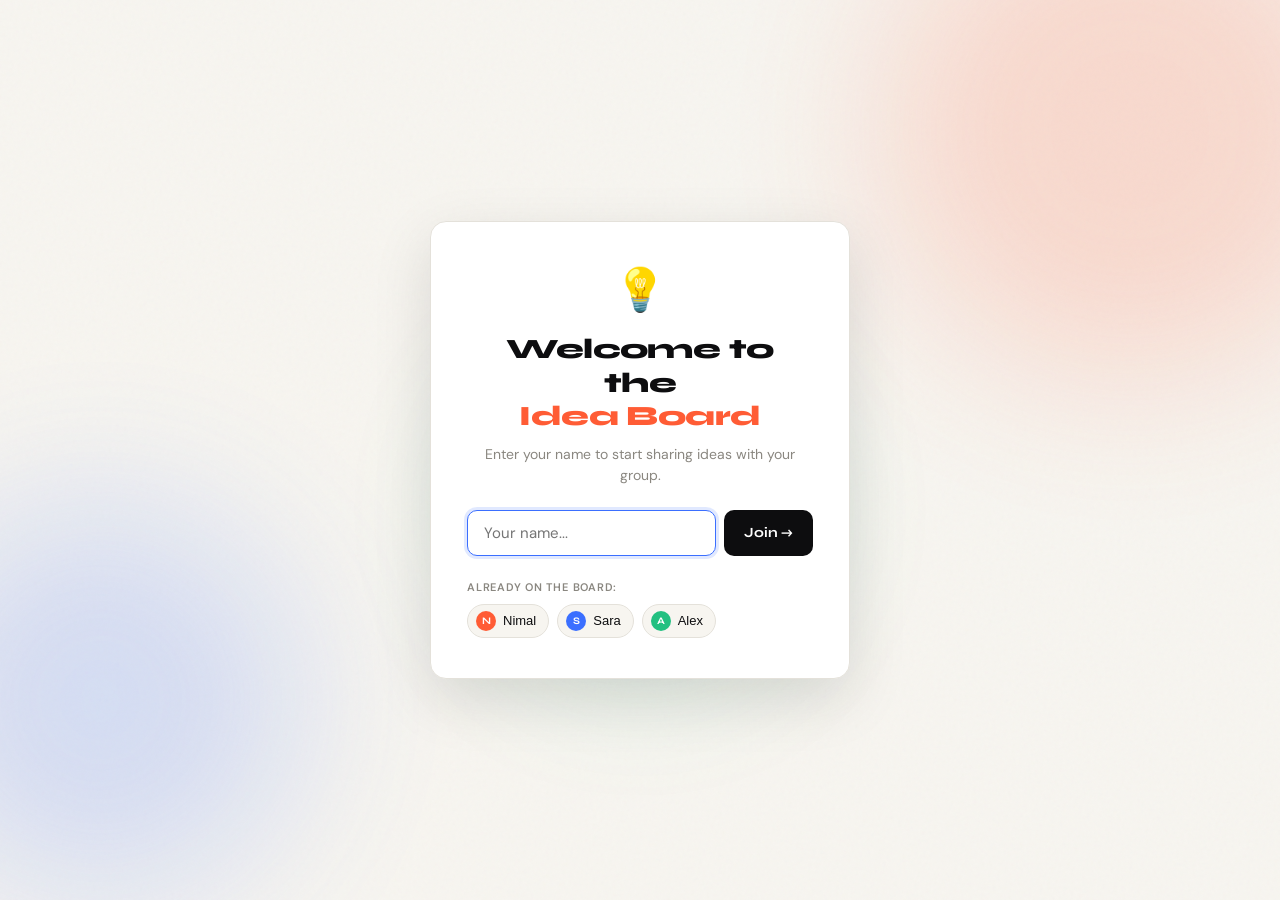
==== index.html @ 62795b9c "Codes by Piyumila" ====
<!DOCTYPE html>
<html lang="en">
<head>
    <meta charset="UTF-8">
    <meta name="viewport" content="width=device-width, initial-scale=1.0">
    <title>Group Idea Board</title>
    <link rel="stylesheet" href="style.css">
    <link href="https://fonts.googleapis.com/css2?family=Syne:wght@400;700;800&family=DM+Sans:ital,opsz,wght@0,9..40,300;0,9..40,400;0,9..40,500;1,9..40,300&display=swap" rel="stylesheet">
</head>
<body>

    <div class="noise-overlay"></div>
    <div class="bg-blobs">
        <div class="blob blob-1"></div>
        <div class="blob blob-2"></div>
        <div class="blob blob-3"></div>
    </div>

    <!-- ── Name Entry Screen ── -->
    <div id="name-screen" class="name-screen">
        <div class="name-card">
            <div class="name-card-icon">💡</div>
            <h2>Welcome to the<br><span>Idea Board</span></h2>
            <p class="name-card-sub">Enter your name to start sharing ideas with your group.</p>
            <div class="name-input-row">
                <input type="text" id="name-input" placeholder="Your name..." maxlength="30" autocomplete="off" autofocus>
                <button id="join-btn">Join →</button>
            </div>
            <div id="name-error" class="name-error hidden">Please enter a name to continue.</div>
            <div id="existing-members" class="existing-members hidden">
                <p class="members-label">Already on the board:</p>
                <div id="members-chips" class="members-chips"></div>
            </div>
        </div>
    </div>

    <!-- ── Main Board ── -->
    <div id="board-screen" class="board-screen hidden">
        <div class="idea-board">
            <div class="header">
                <div class="header-left">
                    <div class="live-pill"><span class="live-dot"></span>live</div>
                    <h1>Idea Board</h1>
                </div>
                <div class="header-right">
                    <div class="idea-count-display">
                        <span id="idea-count">0</span>
                        <span class="count-label">ideas</span>
                    </div>
                </div>
            </div>

            <div class="input-area">
                <div class="people-row">
                    <span class="people-label">Posting as</span>
                    <div class="active-user-chip" id="active-user-chip">
                        <span class="active-user-avatar" id="active-user-avatar">?</span>
                        <span class="active-user-name" id="active-user-name">You</span>
                    </div>
                    <div class="user-avatars" id="user-avatars"></div>
                    <button class="add-member-btn" id="add-member-btn" title="Add another person">+ Add member</button>
                </div>

                <div class="input-row">
                    <input type="text" id="idea-text" placeholder="What's your big idea?" maxlength="120" autocomplete="off">
                    <button id="add-btn" aria-label="Add idea">
                        <svg width="18" height="18" viewBox="0 0 18 18" fill="none"><line x1="9" y1="2" x2="9" y2="16" stroke="currentColor" stroke-width="2.5" stroke-linecap="round"/><line x1="2" y1="9" x2="16" y2="9" stroke="currentColor" stroke-width="2.5" stroke-linecap="round"/></svg>
                        Add Idea
                    </button>
                </div>

                <div class="input-footer">
                    <span id="char-count" class="char-count">0 / 120</span>
                    <div class="filter-tabs" id="filter-tabs">
                        <button class="filter-btn active" data-filter="all">All</button>
                    </div>
                </div>
            </div>

            <div class="sort-bar">
                <span class="sort-label">Sort:</span>
                <button class="sort-btn active" data-sort="newest">Newest</button>
                <button class="sort-btn" data-sort="oldest">Oldest</button>
                <button class="sort-btn" data-sort="top">Top Voted</button>
            </div>

            <ul id="idea-list"></ul>

            <div id="empty-state" class="empty-state hidden">
                <div class="empty-icon">💡</div>
                <p>No ideas here yet. Share the first one!</p>
            </div>
        </div>
    </div>

    <!-- Add Member Modal -->
    <div id="member-modal" class="modal-overlay hidden">
        <div class="modal">
            <h3>Add a member</h3>
            <p>Enter the name of someone joining the board.</p>
            <div class="modal-input-row">
                <input type="text" id="modal-name-input" placeholder="Their name..." maxlength="30" autocomplete="off">
                <button id="modal-add-btn">Add</button>
            </div>
            <div id="modal-error" class="name-error hidden">Please enter a name.</div>
            <button class="modal-close" id="modal-close">✕</button>
        </div>
    </div>

    <div id="toast" class="toast" role="status" aria-live="polite"></div>

    <script src="script.js"></script>
</body>
</html>
---- style.css ----
/* ── Reset & Base ── */
*, *::before, *::after { box-sizing: border-box; margin: 0; padding: 0; }

:root {
    --ink: #0d0d0f;
    --paper: #f7f5f0;
    --card: #ffffff;
    --accent: #ff5c35;
    --accent2: #3b6fff;
    --muted: #8a8780;
    --border: #e4e1da;
    --shadow: 0 2px 16px rgba(0,0,0,0.08);
    --shadow-hover: 0 8px 32px rgba(0,0,0,0.13);
    --radius: 16px;
    --font-head: 'Syne', sans-serif;
    --font-body: 'DM Sans', sans-serif;
}

body {
    background-color: var(--paper);
    font-family: var(--font-body);
    min-height: 100vh;
    display: flex;
    justify-content: center;
    align-items: flex-start;
    padding: 48px 20px 80px;
    color: var(--ink);
    position: relative;
    overflow-x: hidden;
}

/* ── Background blobs ── */
.bg-blobs { position: fixed; inset: 0; pointer-events: none; z-index: 0; overflow: hidden; }
.blob { position: absolute; border-radius: 50%; filter: blur(80px); opacity: 0.18; }
.blob-1 { width: 500px; height: 500px; background: var(--accent); top: -120px; right: -100px; animation: drift 18s ease-in-out infinite alternate; }
.blob-2 { width: 400px; height: 400px; background: var(--accent2); bottom: 0; left: -100px; animation: drift 22s ease-in-out infinite alternate-reverse; }
.blob-3 { width: 300px; height: 300px; background: #22c080; top: 40%; left: 50%; transform: translateX(-50%); animation: drift 15s ease-in-out infinite alternate; }
@keyframes drift { from { transform: translateY(0) scale(1); } to { transform: translateY(40px) scale(1.08); } }

.noise-overlay {
    position: fixed; inset: 0; z-index: 1; pointer-events: none; opacity: 0.03;
    background-image: url("data:image/svg+xml,%3Csvg viewBox='0 0 256 256' xmlns='http://www.w3.org/2000/svg'%3E%3Cfilter id='noise'%3E%3CfeTurbulence type='fractalNoise' baseFrequency='0.9' numOctaves='4' stitchTiles='stitch'/%3E%3C/filter%3E%3Crect width='100%25' height='100%25' filter='url(%23noise)'/%3E%3C/svg%3E");
}

/* ── Name Entry Screen ── */
.name-screen {
    position: fixed; inset: 0; z-index: 50;
    display: flex; align-items: center; justify-content: center;
    padding: 24px;
    animation: fade-in 0.4s ease both;
}

@keyframes fade-in { from { opacity: 0; } to { opacity: 1; } }

.name-card {
    background: var(--card);
    border-radius: var(--radius);
    border: 1.5px solid var(--border);
    box-shadow: 0 20px 60px rgba(0,0,0,0.12);
    padding: 40px 36px;
    width: 100%;
    max-width: 420px;
    text-align: center;
    animation: card-in 0.5s cubic-bezier(0.22, 1, 0.36, 1) both;
}

@keyframes card-in { from { opacity: 0; transform: translateY(30px) scale(0.96); } to { opacity: 1; transform: none; } }

.name-card-icon { font-size: 42px; margin-bottom: 16px; display: block; }

.name-card h2 {
    font-family: var(--font-head);
    font-size: 28px;
    font-weight: 800;
    line-height: 1.2;
    letter-spacing: -0.02em;
    margin-bottom: 10px;
}

.name-card h2 span { color: var(--accent); }

.name-card-sub {
    font-size: 14px;
    color: var(--muted);
    margin-bottom: 24px;
    line-height: 1.5;
}

.name-input-row {
    display: flex;
    gap: 8px;
    margin-bottom: 8px;
}

.name-input-row input, #modal-name-input {
    flex: 1;
    padding: 12px 16px;
    border: 1.5px solid var(--border);
    border-radius: 10px;
    font-family: var(--font-body);
    font-size: 15px;
    color: var(--ink);
    background: var(--paper);
    outline: none;
    transition: border-color 0.18s, box-shadow 0.18s;
}

.name-input-row input:focus, #modal-name-input:focus {
    border-color: var(--accent2);
    box-shadow: 0 0 0 3px color-mix(in srgb, var(--accent2) 15%, transparent);
    background: #fff;
}

#join-btn, #modal-add-btn {
    padding: 12px 20px;
    background: var(--ink);
    color: #fff;
    border: none;
    border-radius: 10px;
    font-family: var(--font-head);
    font-size: 14px;
    font-weight: 700;
    cursor: pointer;
    white-space: nowrap;
    transition: all 0.18s ease;
}

#join-btn:hover, #modal-add-btn:hover {
    background: var(--accent);
    transform: translateY(-1px);
    box-shadow: 0 6px 18px rgba(255,92,53,0.35);
}

.name-error {
    font-size: 12px;
    color: var(--accent);
    margin-top: 6px;
    font-weight: 500;
}

.existing-members { margin-top: 24px; text-align: left; }

.members-label {
    font-size: 11px;
    text-transform: uppercase;
    letter-spacing: 0.07em;
    color: var(--muted);
    font-weight: 600;
    margin-bottom: 10px;
}

.members-chips { display: flex; flex-wrap: wrap; gap: 8px; }

.member-chip {
    display: flex; align-items: center; gap: 7px;
    padding: 6px 12px 6px 8px;
    border-radius: 100px;
    background: var(--paper);
    border: 1.5px solid var(--border);
    font-size: 13px;
    font-weight: 500;
    color: var(--ink);
    cursor: pointer;
    transition: all 0.15s ease;
}

.member-chip:hover { border-color: var(--chip-color); transform: translateY(-1px); }

.member-chip .chip-dot {
    width: 20px; height: 20px;
    border-radius: 50%;
    background: var(--chip-color);
    display: flex; align-items: center; justify-content: center;
    font-size: 10px;
    font-weight: 700;
    font-family: var(--font-head);
    color: #fff;
    flex-shrink: 0;
}

/* ── Board Screen ── */
.board-screen {
    position: relative; z-index: 2;
    width: 100%; max-width: 660px;
    animation: board-in 0.5s cubic-bezier(0.22, 1, 0.36, 1) both;
}

@keyframes board-in { from { opacity: 0; transform: translateY(24px); } to { opacity: 1; transform: translateY(0); } }

.idea-board {
    background: var(--card);
    border-radius: var(--radius);
    box-shadow: var(--shadow);
    border: 1px solid var(--border);
    overflow: hidden;
}

/* ── Header ── */
.header {
    background: var(--ink);
    color: #fff;
    padding: 20px 24px;
    display: flex; align-items: center; justify-content: space-between;
}

.header-left { display: flex; align-items: center; gap: 14px; }

.live-pill {
    display: flex; align-items: center; gap: 6px;
    background: rgba(255,255,255,0.1);
    border: 1px solid rgba(255,255,255,0.15);
    border-radius: 100px;
    padding: 4px 10px;
    font-size: 11px; font-weight: 500;
    letter-spacing: 0.05em; text-transform: uppercase;
    color: rgba(255,255,255,0.7);
}

.live-dot {
    width: 6px; height: 6px;
    background: #44e87a; border-radius: 50%;
    animation: pulse-dot 2s ease-in-out infinite;
}

@keyframes pulse-dot {
    0%, 100% { box-shadow: 0 0 0 0 #44e87a55; }
    50%       { box-shadow: 0 0 0 6px #44e87a00; }
}

.header h1 {
    font-family: var(--font-head);
    font-size: 26px; font-weight: 800; letter-spacing: -0.02em;
}

.idea-count-display { text-align: right; line-height: 1; }

#idea-count {
    display: block;
    font-family: var(--font-head);
    font-size: 32px; font-weight: 800;
    transition: transform 0.2s ease;
}

#idea-count.bump { animation: bump 0.3s cubic-bezier(0.34, 1.56, 0.64, 1); }
@keyframes bump { 0% { transform: scale(1); } 50% { transform: scale(1.3); } 100% { transform: scale(1); } }

.count-label { font-size: 11px; text-transform: uppercase; letter-spacing: 0.08em; color: rgba(255,255,255,0.5); }

/* ── Input Area ── */
.input-area {
    padding: 20px 24px 16px;
    border-bottom: 1px solid var(--border);
    display: flex; flex-direction: column; gap: 14px;
}

.people-row { display: flex; align-items: center; gap: 10px; flex-wrap: wrap; }

.people-label { font-size: 12px; color: var(--muted); font-weight: 400; white-space: nowrap; }

/* Active user chip */
.active-user-chip {
    display: flex; align-items: center; gap: 7px;
    padding: 5px 12px 5px 5px;
    border-radius: 100px;
    border: 1.5px solid var(--active-color, var(--border));
    background: color-mix(in srgb, var(--active-color, #ccc) 10%, transparent);
    transition: all 0.2s ease;
}

.active-user-avatar {
    width: 26px; height: 26px;
    border-radius: 50%;
    background: var(--active-color, #ccc);
    display: flex; align-items: center; justify-content: center;
    font-family: var(--font-head);
    font-size: 11px; font-weight: 700;
    color: #fff;
}

.active-user-name {
    font-family: var(--font-head);
    font-size: 13px; font-weight: 700;
    color: var(--ink);
}

/* Member avatar pills */
.user-avatars { display: flex; gap: 5px; flex-wrap: wrap; }

.avatar-btn {
    width: 32px; height: 32px;
    border-radius: 50%;
    border: 2px solid transparent;
    font-family: var(--font-head);
    font-size: 12px; font-weight: 700;
    cursor: pointer;
    background: var(--border);
    color: var(--muted);
    transition: all 0.18s ease;
    title: attr(data-name);
}

.avatar-btn:hover {
    border-color: var(--user-color);
    color: var(--user-color);
    transform: translateY(-2px);
}

.avatar-btn.active {
    background: var(--user-color);
    border-color: var(--user-color);
    color: #fff;
    box-shadow: 0 4px 12px color-mix(in srgb, var(--user-color) 40%, transparent);
}

.add-member-btn {
    padding: 5px 12px;
    border-radius: 100px;
    border: 1.5px dashed var(--border);
    background: transparent;
    font-family: var(--font-body);
    font-size: 12px; font-weight: 500;
    color: var(--muted);
    cursor: pointer;
    transition: all 0.15s ease;
    white-space: nowrap;
}

.add-member-btn:hover {
    border-color: var(--accent2);
    color: var(--accent2);
    border-style: solid;
}

.input-row { display: flex; gap: 10px; }

#idea-text {
    flex: 1; padding: 12px 16px;
    border: 1.5px solid var(--border);
    border-radius: 10px;
    font-family: var(--font-body);
    font-size: 15px; color: var(--ink);
    background: var(--paper);
    transition: border-color 0.18s, box-shadow 0.18s;
    outline: none;
}

#idea-text:focus {
    border-color: var(--accent2);
    box-shadow: 0 0 0 3px color-mix(in srgb, var(--accent2) 15%, transparent);
    background: #fff;
}

#add-btn {
    display: flex; align-items: center; gap: 7px;
    background: var(--ink); color: #fff;
    border: none; padding: 12px 20px;
    border-radius: 10px;
    font-family: var(--font-head);
    font-size: 14px; font-weight: 700;
    cursor: pointer; white-space: nowrap;
    transition: all 0.18s ease; letter-spacing: 0.01em;
}

#add-btn:hover {
    background: var(--accent);
    transform: translateY(-1px);
    box-shadow: 0 6px 18px rgba(255,92,53,0.35);
}

#add-btn:active { transform: translateY(0); }

.input-footer { display: flex; align-items: center; justify-content: space-between; }

.char-count { font-size: 11px; color: var(--muted); transition: color 0.2s; }
.char-count.warn { color: var(--accent); }

.filter-tabs { display: flex; gap: 4px; flex-wrap: wrap; }

.filter-btn {
    padding: 4px 12px;
    border-radius: 100px;
    border: 1.5px solid var(--border);
    background: transparent;
    font-family: var(--font-body);
    font-size: 12px; font-weight: 500;
    color: var(--muted);
    cursor: pointer;
    transition: all 0.15s ease;
}

.filter-btn:hover { border-color: var(--ink); color: var(--ink); }
.filter-btn.active { background: var(--ink); border-color: var(--ink); color: #fff; }

/* ── Sort bar ── */
.sort-bar {
    display: flex; align-items: center; gap: 6px;
    padding: 10px 24px;
    border-bottom: 1px solid var(--border);
    background: var(--paper);
}

.sort-label { font-size: 11px; text-transform: uppercase; letter-spacing: 0.07em; color: var(--muted); font-weight: 500; margin-right: 2px; }

.sort-btn {
    padding: 4px 12px; border-radius: 100px;
    border: 1.5px solid transparent;
    background: transparent;
    font-family: var(--font-body);
    font-size: 12px; font-weight: 500;
    color: var(--muted); cursor: pointer;
    transition: all 0.15s ease;
}

.sort-btn:hover { color: var(--ink); }
.sort-btn.active { border-color: var(--ink); color: var(--ink); background: #fff; }

/* ── Idea List ── */
#idea-list { list-style: none; padding: 16px 24px 24px; margin: 0; display: flex; flex-direction: column; gap: 10px; min-height: 80px; }

/* ── Idea Item ── */
.idea-item {
    background: var(--paper);
    border: 1.5px solid var(--border);
    border-radius: 12px;
    padding: 14px 16px;
    display: flex; align-items: flex-start; gap: 12px;
    transition: all 0.2s ease;
    animation: item-in 0.35s cubic-bezier(0.22, 1, 0.36, 1) both;
    position: relative; overflow: hidden;
}

.idea-item::before {
    content: '';
    position: absolute; left: 0; top: 0; bottom: 0; width: 3px;
    background: var(--item-color, var(--border));
    border-radius: 0 2px 2px 0;
}

@keyframes item-in { from { opacity: 0; transform: translateY(12px) scale(0.97); } to { opacity: 1; transform: none; } }

.idea-item:hover {
    border-color: color-mix(in srgb, var(--item-color, #000) 30%, var(--border));
    box-shadow: var(--shadow-hover);
    transform: translateY(-1px);
}

.idea-item.removing { animation: item-out 0.3s ease forwards; }
@keyframes item-out { to { opacity: 0; transform: scale(0.95) translateX(20px); max-height: 0; padding: 0; margin: 0; } }

.item-avatar {
    width: 32px; height: 32px; border-radius: 50%;
    display: flex; align-items: center; justify-content: center;
    font-family: var(--font-head); font-size: 12px; font-weight: 700;
    color: #fff; flex-shrink: 0; margin-top: 1px;
}

.item-body { flex: 1; min-width: 0; }
.item-text { font-size: 15px; font-weight: 400; color: var(--ink); line-height: 1.45; word-break: break-word; }

.item-meta { display: flex; align-items: center; gap: 8px; margin-top: 6px; }
.item-author { font-size: 12px; font-weight: 600; font-family: var(--font-head); }
.item-time { font-size: 11px; color: var(--muted); font-weight: 300; }

.item-actions { display: flex; flex-direction: column; align-items: center; gap: 2px; flex-shrink: 0; }

.vote-btn {
    display: flex; align-items: center; justify-content: center;
    width: 30px; height: 30px;
    border: 1.5px solid var(--border);
    border-radius: 8px; background: #fff;
    cursor: pointer; font-size: 14px;
    transition: all 0.15s ease; line-height: 1;
}

.vote-btn:hover {
    border-color: var(--item-color, var(--accent));
    background: color-mix(in srgb, var(--item-color, var(--accent)) 8%, transparent);
    transform: scale(1.1);
}

.vote-btn.voted { background: var(--item-color, var(--accent)); border-color: var(--item-color, var(--accent)); }

.vote-count { font-family: var(--font-head); font-size: 13px; font-weight: 700; color: var(--ink); min-width: 20px; text-align: center; }

.delete-btn {
    width: 24px; height: 24px; border: none; background: transparent;
    cursor: pointer; font-size: 14px; color: var(--muted);
    border-radius: 6px; display: flex; align-items: center; justify-content: center;
    transition: all 0.15s ease; opacity: 0;
}

.idea-item:hover .delete-btn { opacity: 1; }
.delete-btn:hover { background: #fee; color: #e44; }

/* ── Empty state ── */
.empty-state { text-align: center; padding: 40px 24px; color: var(--muted); }
.empty-icon { font-size: 36px; margin-bottom: 10px; }
.empty-state p { font-size: 14px; }
.hidden { display: none !important; }

/* ── Modal ── */
.modal-overlay {
    position: fixed; inset: 0; z-index: 100;
    background: rgba(0,0,0,0.35);
    display: flex; align-items: center; justify-content: center;
    padding: 24px;
    backdrop-filter: blur(4px);
    animation: fade-in 0.2s ease;
}

.modal {
    background: var(--card);
    border-radius: var(--radius);
    border: 1.5px solid var(--border);
    box-shadow: 0 20px 60px rgba(0,0,0,0.18);
    padding: 32px 28px 28px;
    width: 100%; max-width: 380px;
    position: relative;
    animation: card-in 0.3s cubic-bezier(0.22, 1, 0.36, 1) both;
}

.modal h3 { font-family: var(--font-head); font-size: 20px; font-weight: 800; margin-bottom: 6px; }
.modal p  { font-size: 13px; color: var(--muted); margin-bottom: 18px; }

.modal-input-row { display: flex; gap: 8px; }

.modal-close {
    position: absolute; top: 16px; right: 16px;
    width: 28px; height: 28px; border-radius: 50%;
    border: none; background: var(--border);
    color: var(--muted); font-size: 12px;
    cursor: pointer; display: flex; align-items: center; justify-content: center;
    transition: all 0.15s ease;
}

.modal-close:hover { background: #fee; color: #e44; }

/* ── Toast ── */
.toast {
    position: fixed; bottom: 32px; left: 50%;
    transform: translateX(-50%) translateY(20px);
    background: var(--ink); color: #fff;
    padding: 10px 22px; border-radius: 100px;
    font-family: var(--font-body); font-size: 13px; font-weight: 500;
    pointer-events: none; opacity: 0;
    transition: all 0.3s cubic-bezier(0.22, 1, 0.36, 1);
    z-index: 200; white-space: nowrap;
}

.toast.show { opacity: 1; transform: translateX(-50%) translateY(0); }

/* ── Responsive ── */
@media (max-width: 520px) {
    body { padding: 20px 12px 60px; }
    .header h1 { font-size: 20px; }
    .input-area { padding: 16px; }
    #idea-list { padding: 12px 16px 20px; }
    .sort-bar { padding: 10px 16px; }
    .name-card { padding: 28px 20px; }
}
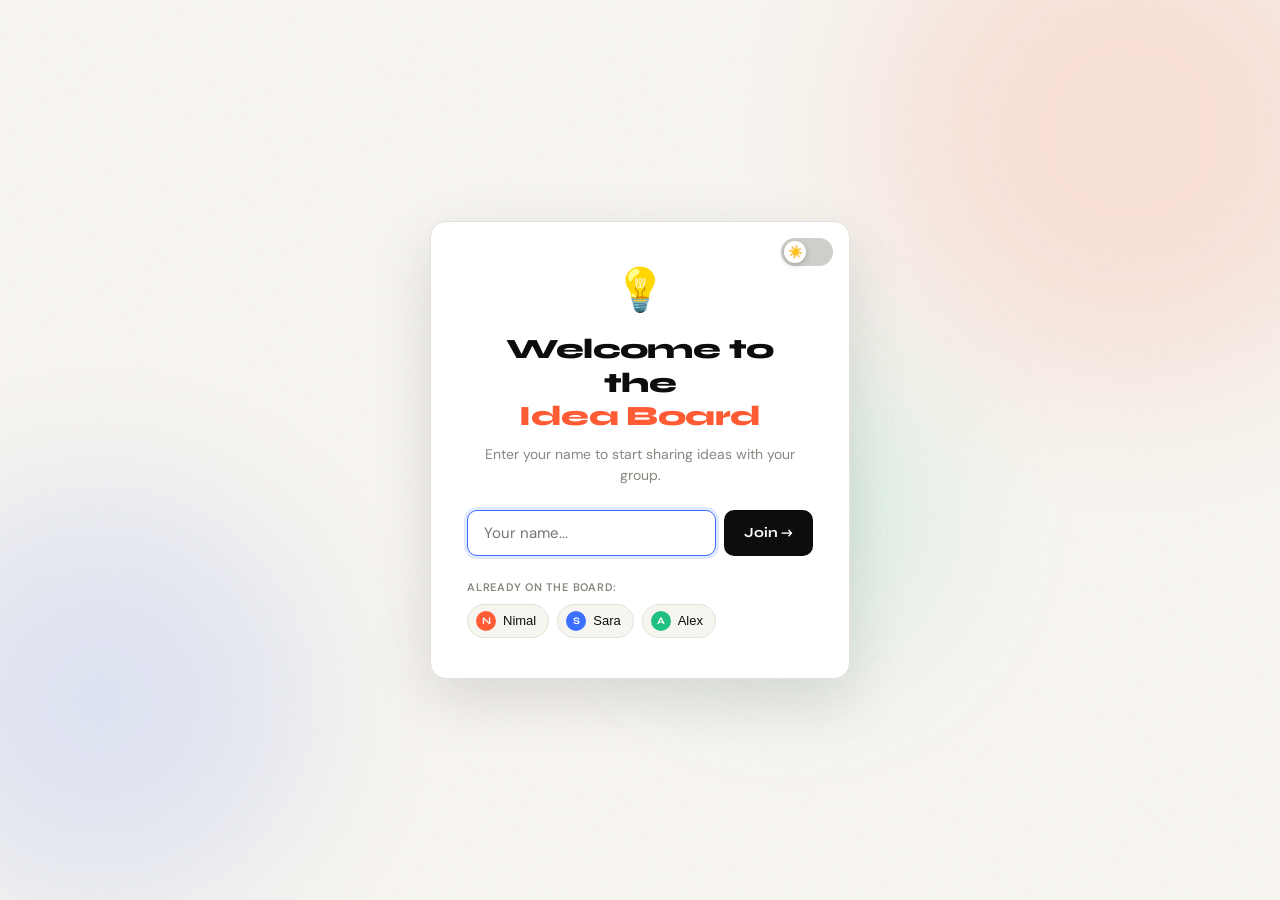
==== commit 624ee391: "added the dark mode function" ====
--- a/index.html
+++ b/index.html
@@ -1,5 +1,5 @@
 <!DOCTYPE html>
-<html lang="en">
+<html lang="en" data-theme="light">
 <head>
     <meta charset="UTF-8">
     <meta name="viewport" content="width=device-width, initial-scale=1.0">
@@ -19,6 +19,16 @@
     <!-- ── Name Entry Screen ── -->
     <div id="name-screen" class="name-screen">
         <div class="name-card">
+            <!-- Dark mode toggle on name screen -->
+            <button class="theme-toggle" id="theme-toggle-name" aria-label="Toggle dark mode">
+                <span class="toggle-track">
+                    <span class="toggle-thumb">
+                        <span class="toggle-icon sun">☀️</span>
+                        <span class="toggle-icon moon">🌙</span>
+                    </span>
+                </span>
+            </button>
+
             <div class="name-card-icon">💡</div>
             <h2>Welcome to the<br><span>Idea Board</span></h2>
             <p class="name-card-sub">Enter your name to start sharing ideas with your group.</p>
@@ -43,6 +53,15 @@
                     <h1>Idea Board</h1>
                 </div>
                 <div class="header-right">
+                    <!-- Dark mode toggle in header -->
+                    <button class="theme-toggle" id="theme-toggle-board" aria-label="Toggle dark mode">
+                        <span class="toggle-track">
+                            <span class="toggle-thumb">
+                                <span class="toggle-icon sun">☀️</span>
+                                <span class="toggle-icon moon">🌙</span>
+                            </span>
+                        </span>
+                    </button>
                     <div class="idea-count-display">
                         <span id="idea-count">0</span>
                         <span class="count-label">ideas</span>
--- a/style.css
+++ b/style.css
@@ -1,10 +1,12 @@
 /* ── Reset & Base ── */
 *, *::before, *::after { box-sizing: border-box; margin: 0; padding: 0; }
 
+/* ── Light theme (default) ── */
 :root {
     --ink: #0d0d0f;
     --paper: #f7f5f0;
     --card: #ffffff;
+    --card2: #f7f5f0;
     --accent: #ff5c35;
     --accent2: #3b6fff;
     --muted: #8a8780;
@@ -14,6 +16,37 @@
     --radius: 16px;
     --font-head: 'Syne', sans-serif;
     --font-body: 'DM Sans', sans-serif;
+
+    /* toggle */
+    --toggle-bg: #d0cec9;
+    --toggle-thumb-bg: #ffffff;
+    --toggle-thumb-shadow: 0 2px 6px rgba(0,0,0,0.2);
+}
+
+/* ── Dark theme ── */
+[data-theme="dark"] {
+    --ink: #f0ede8;
+    --paper: #151518;
+    --card: #1e1e23;
+    --card2: #151518;
+    --accent: #ff6b47;
+    --accent2: #5b87ff;
+    --muted: #6b6b74;
+    --border: #2e2e36;
+    --shadow: 0 2px 16px rgba(0,0,0,0.35);
+    --shadow-hover: 0 8px 32px rgba(0,0,0,0.5);
+
+    --toggle-bg: #3b6fff;
+    --toggle-thumb-bg: #1e1e23;
+    --toggle-thumb-shadow: 0 2px 6px rgba(0,0,0,0.5);
+}
+
+/* ── Theme transition ── */
+body, .idea-board, .name-card, .modal, .header,
+.input-area, .sort-bar, #idea-list, .idea-item,
+.vote-btn, .filter-btn, .sort-btn, input, .active-user-chip,
+.add-member-btn, .member-chip, .toast {
+    transition: background-color 0.3s ease, border-color 0.3s ease, color 0.3s ease, box-shadow 0.3s ease;
 }
 
 body {
@@ -31,15 +64,91 @@
 
 /* ── Background blobs ── */
 .bg-blobs { position: fixed; inset: 0; pointer-events: none; z-index: 0; overflow: hidden; }
-.blob { position: absolute; border-radius: 50%; filter: blur(80px); opacity: 0.18; }
+.blob { position: absolute; border-radius: 50%; filter: blur(80px); opacity: 0.13; transition: opacity 0.3s; }
+[data-theme="dark"] .blob { opacity: 0.08; }
 .blob-1 { width: 500px; height: 500px; background: var(--accent); top: -120px; right: -100px; animation: drift 18s ease-in-out infinite alternate; }
 .blob-2 { width: 400px; height: 400px; background: var(--accent2); bottom: 0; left: -100px; animation: drift 22s ease-in-out infinite alternate-reverse; }
-.blob-3 { width: 300px; height: 300px; background: #22c080; top: 40%; left: 50%; transform: translateX(-50%); animation: drift 15s ease-in-out infinite alternate; }
+.blob-3 { width: 300px; height: 300px; background: #22c080; top: 40%; left: 50%; animation: drift 15s ease-in-out infinite alternate; }
 @keyframes drift { from { transform: translateY(0) scale(1); } to { transform: translateY(40px) scale(1.08); } }
 
 .noise-overlay {
     position: fixed; inset: 0; z-index: 1; pointer-events: none; opacity: 0.03;
     background-image: url("data:image/svg+xml,%3Csvg viewBox='0 0 256 256' xmlns='http://www.w3.org/2000/svg'%3E%3Cfilter id='noise'%3E%3CfeTurbulence type='fractalNoise' baseFrequency='0.9' numOctaves='4' stitchTiles='stitch'/%3E%3C/filter%3E%3Crect width='100%25' height='100%25' filter='url(%23noise)'/%3E%3C/svg%3E");
+}
+
+/* ── Dark Mode Toggle Button ── */
+.theme-toggle {
+    background: none;
+    border: none;
+    cursor: pointer;
+    padding: 0;
+    display: flex;
+    align-items: center;
+    flex-shrink: 0;
+}
+
+.toggle-track {
+    display: flex;
+    align-items: center;
+    width: 52px;
+    height: 28px;
+    background: var(--toggle-bg);
+    border-radius: 100px;
+    padding: 3px;
+    position: relative;
+    transition: background 0.35s ease;
+}
+
+.toggle-thumb {
+    width: 22px;
+    height: 22px;
+    background: var(--toggle-thumb-bg);
+    border-radius: 50%;
+    box-shadow: var(--toggle-thumb-shadow);
+    display: flex;
+    align-items: center;
+    justify-content: center;
+    position: relative;
+    transition: transform 0.35s cubic-bezier(0.34, 1.56, 0.64, 1), background 0.3s;
+    overflow: hidden;
+}
+
+/* Slide thumb to the right in dark mode */
+[data-theme="dark"] .toggle-thumb {
+    transform: translateX(24px);
+}
+
+.toggle-icon {
+    position: absolute;
+    font-size: 12px;
+    line-height: 1;
+    transition: opacity 0.25s ease, transform 0.25s ease;
+}
+
+.toggle-icon.sun  { opacity: 1;  transform: scale(1); }
+.toggle-icon.moon { opacity: 0;  transform: scale(0.5); }
+
+[data-theme="dark"] .toggle-icon.sun  { opacity: 0;  transform: scale(0.5); }
+[data-theme="dark"] .toggle-icon.moon { opacity: 1;  transform: scale(1); }
+
+/* Glow ring on hover */
+.theme-toggle:hover .toggle-track {
+    box-shadow: 0 0 0 3px color-mix(in srgb, var(--accent2) 25%, transparent);
+}
+
+/* Name screen toggle — top-right of card */
+.name-card { position: relative; }
+.name-card .theme-toggle {
+    position: absolute;
+    top: 16px;
+    right: 16px;
+}
+
+/* Board header toggle */
+.header-right {
+    display: flex;
+    align-items: center;
+    gap: 16px;
 }
 
 /* ── Name Entry Screen ── */
@@ -64,36 +173,28 @@
     animation: card-in 0.5s cubic-bezier(0.22, 1, 0.36, 1) both;
 }
 
+[data-theme="dark"] .name-card {
+    box-shadow: 0 20px 60px rgba(0,0,0,0.5);
+}
+
 @keyframes card-in { from { opacity: 0; transform: translateY(30px) scale(0.96); } to { opacity: 1; transform: none; } }
 
 .name-card-icon { font-size: 42px; margin-bottom: 16px; display: block; }
 
 .name-card h2 {
     font-family: var(--font-head);
-    font-size: 28px;
-    font-weight: 800;
-    line-height: 1.2;
-    letter-spacing: -0.02em;
+    font-size: 28px; font-weight: 800;
+    line-height: 1.2; letter-spacing: -0.02em;
     margin-bottom: 10px;
+    color: var(--ink);
 }
 
 .name-card h2 span { color: var(--accent); }
-
-.name-card-sub {
-    font-size: 14px;
-    color: var(--muted);
-    margin-bottom: 24px;
-    line-height: 1.5;
-}
-
-.name-input-row {
-    display: flex;
-    gap: 8px;
-    margin-bottom: 8px;
-}
-
-.name-input-row input, #modal-name-input {
-    flex: 1;
+.name-card-sub { font-size: 14px; color: var(--muted); margin-bottom: 24px; line-height: 1.5; }
+
+.name-input-row { display: flex; gap: 8px; margin-bottom: 8px; }
+
+.name-input-row input, #modal-name-input, #idea-text {
     padding: 12px 16px;
     border: 1.5px solid var(--border);
     border-radius: 10px;
@@ -102,26 +203,24 @@
     color: var(--ink);
     background: var(--paper);
     outline: none;
-    transition: border-color 0.18s, box-shadow 0.18s;
-}
-
-.name-input-row input:focus, #modal-name-input:focus {
+    transition: border-color 0.18s, box-shadow 0.18s, background 0.3s, color 0.3s;
+}
+
+.name-input-row input { flex: 1; }
+
+.name-input-row input:focus, #modal-name-input:focus, #idea-text:focus {
     border-color: var(--accent2);
     box-shadow: 0 0 0 3px color-mix(in srgb, var(--accent2) 15%, transparent);
-    background: #fff;
+    background: var(--card);
 }
 
 #join-btn, #modal-add-btn {
     padding: 12px 20px;
-    background: var(--ink);
-    color: #fff;
-    border: none;
-    border-radius: 10px;
+    background: var(--ink); color: var(--card);
+    border: none; border-radius: 10px;
     font-family: var(--font-head);
-    font-size: 14px;
-    font-weight: 700;
-    cursor: pointer;
-    white-space: nowrap;
+    font-size: 14px; font-weight: 700;
+    cursor: pointer; white-space: nowrap;
     transition: all 0.18s ease;
 }
 
@@ -131,24 +230,10 @@
     box-shadow: 0 6px 18px rgba(255,92,53,0.35);
 }
 
-.name-error {
-    font-size: 12px;
-    color: var(--accent);
-    margin-top: 6px;
-    font-weight: 500;
-}
+.name-error { font-size: 12px; color: var(--accent); margin-top: 6px; font-weight: 500; }
 
 .existing-members { margin-top: 24px; text-align: left; }
-
-.members-label {
-    font-size: 11px;
-    text-transform: uppercase;
-    letter-spacing: 0.07em;
-    color: var(--muted);
-    font-weight: 600;
-    margin-bottom: 10px;
-}
-
+.members-label { font-size: 11px; text-transform: uppercase; letter-spacing: 0.07em; color: var(--muted); font-weight: 600; margin-bottom: 10px; }
 .members-chips { display: flex; flex-wrap: wrap; gap: 8px; }
 
 .member-chip {
@@ -157,25 +242,19 @@
     border-radius: 100px;
     background: var(--paper);
     border: 1.5px solid var(--border);
-    font-size: 13px;
-    font-weight: 500;
-    color: var(--ink);
-    cursor: pointer;
+    font-size: 13px; font-weight: 500;
+    color: var(--ink); cursor: pointer;
     transition: all 0.15s ease;
 }
 
 .member-chip:hover { border-color: var(--chip-color); transform: translateY(-1px); }
 
 .member-chip .chip-dot {
-    width: 20px; height: 20px;
-    border-radius: 50%;
+    width: 20px; height: 20px; border-radius: 50%;
     background: var(--chip-color);
     display: flex; align-items: center; justify-content: center;
-    font-size: 10px;
-    font-weight: 700;
-    font-family: var(--font-head);
-    color: #fff;
-    flex-shrink: 0;
+    font-size: 10px; font-weight: 700;
+    font-family: var(--font-head); color: #fff; flex-shrink: 0;
 }
 
 /* ── Board Screen ── */
@@ -198,9 +277,15 @@
 /* ── Header ── */
 .header {
     background: var(--ink);
-    color: #fff;
+    color: var(--card);
     padding: 20px 24px;
     display: flex; align-items: center; justify-content: space-between;
+}
+
+/* Dark mode: header becomes a deep dark panel instead of near-black */
+[data-theme="dark"] .header {
+    background: #111115;
+    border-bottom: 1px solid var(--border);
 }
 
 .header-left { display: flex; align-items: center; gap: 14px; }
@@ -213,216 +298,152 @@
     padding: 4px 10px;
     font-size: 11px; font-weight: 500;
     letter-spacing: 0.05em; text-transform: uppercase;
-    color: rgba(255,255,255,0.7);
-}
-
-.live-dot {
-    width: 6px; height: 6px;
-    background: #44e87a; border-radius: 50%;
-    animation: pulse-dot 2s ease-in-out infinite;
-}
-
-@keyframes pulse-dot {
-    0%, 100% { box-shadow: 0 0 0 0 #44e87a55; }
-    50%       { box-shadow: 0 0 0 6px #44e87a00; }
-}
-
-.header h1 {
-    font-family: var(--font-head);
-    font-size: 26px; font-weight: 800; letter-spacing: -0.02em;
-}
+    color: rgba(255,255,255,0.6);
+}
+
+[data-theme="dark"] .live-pill {
+    background: rgba(255,255,255,0.06);
+    border-color: rgba(255,255,255,0.1);
+}
+
+.live-dot { width: 6px; height: 6px; background: #44e87a; border-radius: 50%; animation: pulse-dot 2s ease-in-out infinite; }
+@keyframes pulse-dot { 0%, 100% { box-shadow: 0 0 0 0 #44e87a55; } 50% { box-shadow: 0 0 0 6px #44e87a00; } }
+
+.header h1 { font-family: var(--font-head); font-size: 26px; font-weight: 800; letter-spacing: -0.02em; color: #fff; }
+
+[data-theme="dark"] .header h1 { color: var(--ink); }
 
 .idea-count-display { text-align: right; line-height: 1; }
 
-#idea-count {
-    display: block;
-    font-family: var(--font-head);
-    font-size: 32px; font-weight: 800;
-    transition: transform 0.2s ease;
-}
+#idea-count { display: block; font-family: var(--font-head); font-size: 32px; font-weight: 800; color: #fff; }
+[data-theme="dark"] #idea-count { color: var(--ink); }
 
 #idea-count.bump { animation: bump 0.3s cubic-bezier(0.34, 1.56, 0.64, 1); }
 @keyframes bump { 0% { transform: scale(1); } 50% { transform: scale(1.3); } 100% { transform: scale(1); } }
 
-.count-label { font-size: 11px; text-transform: uppercase; letter-spacing: 0.08em; color: rgba(255,255,255,0.5); }
+.count-label { font-size: 11px; text-transform: uppercase; letter-spacing: 0.08em; color: rgba(255,255,255,0.45); }
+[data-theme="dark"] .count-label { color: var(--muted); }
 
 /* ── Input Area ── */
 .input-area {
     padding: 20px 24px 16px;
     border-bottom: 1px solid var(--border);
     display: flex; flex-direction: column; gap: 14px;
+    background: var(--card);
 }
 
 .people-row { display: flex; align-items: center; gap: 10px; flex-wrap: wrap; }
-
 .people-label { font-size: 12px; color: var(--muted); font-weight: 400; white-space: nowrap; }
 
-/* Active user chip */
 .active-user-chip {
     display: flex; align-items: center; gap: 7px;
     padding: 5px 12px 5px 5px;
     border-radius: 100px;
     border: 1.5px solid var(--active-color, var(--border));
-    background: color-mix(in srgb, var(--active-color, #ccc) 10%, transparent);
+    background: color-mix(in srgb, var(--active-color, #ccc) 12%, transparent);
     transition: all 0.2s ease;
 }
 
 .active-user-avatar {
-    width: 26px; height: 26px;
-    border-radius: 50%;
+    width: 26px; height: 26px; border-radius: 50%;
     background: var(--active-color, #ccc);
     display: flex; align-items: center; justify-content: center;
-    font-family: var(--font-head);
-    font-size: 11px; font-weight: 700;
-    color: #fff;
-}
-
-.active-user-name {
-    font-family: var(--font-head);
-    font-size: 13px; font-weight: 700;
-    color: var(--ink);
-}
-
-/* Member avatar pills */
+    font-family: var(--font-head); font-size: 11px; font-weight: 700; color: #fff;
+}
+
+.active-user-name { font-family: var(--font-head); font-size: 13px; font-weight: 700; color: var(--ink); }
+
 .user-avatars { display: flex; gap: 5px; flex-wrap: wrap; }
 
 .avatar-btn {
-    width: 32px; height: 32px;
-    border-radius: 50%;
+    width: 32px; height: 32px; border-radius: 50%;
     border: 2px solid transparent;
-    font-family: var(--font-head);
-    font-size: 12px; font-weight: 700;
-    cursor: pointer;
-    background: var(--border);
-    color: var(--muted);
+    font-family: var(--font-head); font-size: 12px; font-weight: 700;
+    cursor: pointer; background: var(--border); color: var(--muted);
     transition: all 0.18s ease;
-    title: attr(data-name);
-}
-
-.avatar-btn:hover {
-    border-color: var(--user-color);
-    color: var(--user-color);
-    transform: translateY(-2px);
-}
-
-.avatar-btn.active {
-    background: var(--user-color);
-    border-color: var(--user-color);
-    color: #fff;
-    box-shadow: 0 4px 12px color-mix(in srgb, var(--user-color) 40%, transparent);
-}
+}
+
+.avatar-btn:hover { border-color: var(--user-color); color: var(--user-color); transform: translateY(-2px); }
+.avatar-btn.active { background: var(--user-color); border-color: var(--user-color); color: #fff; box-shadow: 0 4px 12px color-mix(in srgb, var(--user-color) 40%, transparent); }
 
 .add-member-btn {
     padding: 5px 12px;
     border-radius: 100px;
     border: 1.5px dashed var(--border);
     background: transparent;
-    font-family: var(--font-body);
-    font-size: 12px; font-weight: 500;
-    color: var(--muted);
-    cursor: pointer;
-    transition: all 0.15s ease;
-    white-space: nowrap;
-}
-
-.add-member-btn:hover {
-    border-color: var(--accent2);
-    color: var(--accent2);
-    border-style: solid;
-}
+    font-family: var(--font-body); font-size: 12px; font-weight: 500;
+    color: var(--muted); cursor: pointer;
+    transition: all 0.15s ease; white-space: nowrap;
+}
+
+.add-member-btn:hover { border-color: var(--accent2); color: var(--accent2); border-style: solid; }
 
 .input-row { display: flex; gap: 10px; }
 
-#idea-text {
-    flex: 1; padding: 12px 16px;
-    border: 1.5px solid var(--border);
-    border-radius: 10px;
-    font-family: var(--font-body);
-    font-size: 15px; color: var(--ink);
-    background: var(--paper);
-    transition: border-color 0.18s, box-shadow 0.18s;
-    outline: none;
-}
-
-#idea-text:focus {
-    border-color: var(--accent2);
-    box-shadow: 0 0 0 3px color-mix(in srgb, var(--accent2) 15%, transparent);
-    background: #fff;
-}
+#idea-text { flex: 1; }
 
 #add-btn {
     display: flex; align-items: center; gap: 7px;
-    background: var(--ink); color: #fff;
+    background: var(--ink); color: var(--card);
     border: none; padding: 12px 20px;
     border-radius: 10px;
-    font-family: var(--font-head);
-    font-size: 14px; font-weight: 700;
+    font-family: var(--font-head); font-size: 14px; font-weight: 700;
     cursor: pointer; white-space: nowrap;
     transition: all 0.18s ease; letter-spacing: 0.01em;
 }
 
-#add-btn:hover {
-    background: var(--accent);
-    transform: translateY(-1px);
-    box-shadow: 0 6px 18px rgba(255,92,53,0.35);
-}
-
+#add-btn:hover { background: var(--accent); transform: translateY(-1px); box-shadow: 0 6px 18px rgba(255,92,53,0.35); }
 #add-btn:active { transform: translateY(0); }
 
 .input-footer { display: flex; align-items: center; justify-content: space-between; }
-
 .char-count { font-size: 11px; color: var(--muted); transition: color 0.2s; }
 .char-count.warn { color: var(--accent); }
 
 .filter-tabs { display: flex; gap: 4px; flex-wrap: wrap; }
 
 .filter-btn {
-    padding: 4px 12px;
-    border-radius: 100px;
+    padding: 4px 12px; border-radius: 100px;
     border: 1.5px solid var(--border);
     background: transparent;
-    font-family: var(--font-body);
-    font-size: 12px; font-weight: 500;
-    color: var(--muted);
-    cursor: pointer;
-    transition: all 0.15s ease;
+    font-family: var(--font-body); font-size: 12px; font-weight: 500;
+    color: var(--muted); cursor: pointer; transition: all 0.15s ease;
 }
 
 .filter-btn:hover { border-color: var(--ink); color: var(--ink); }
-.filter-btn.active { background: var(--ink); border-color: var(--ink); color: #fff; }
+.filter-btn.active { background: var(--ink); border-color: var(--ink); color: var(--card); }
 
 /* ── Sort bar ── */
 .sort-bar {
     display: flex; align-items: center; gap: 6px;
     padding: 10px 24px;
     border-bottom: 1px solid var(--border);
-    background: var(--paper);
+    background: var(--card2);
 }
 
 .sort-label { font-size: 11px; text-transform: uppercase; letter-spacing: 0.07em; color: var(--muted); font-weight: 500; margin-right: 2px; }
 
 .sort-btn {
     padding: 4px 12px; border-radius: 100px;
-    border: 1.5px solid transparent;
-    background: transparent;
-    font-family: var(--font-body);
-    font-size: 12px; font-weight: 500;
-    color: var(--muted); cursor: pointer;
-    transition: all 0.15s ease;
+    border: 1.5px solid transparent; background: transparent;
+    font-family: var(--font-body); font-size: 12px; font-weight: 500;
+    color: var(--muted); cursor: pointer; transition: all 0.15s ease;
 }
 
 .sort-btn:hover { color: var(--ink); }
-.sort-btn.active { border-color: var(--ink); color: var(--ink); background: #fff; }
+.sort-btn.active { border-color: var(--border); color: var(--ink); background: var(--card); }
 
 /* ── Idea List ── */
-#idea-list { list-style: none; padding: 16px 24px 24px; margin: 0; display: flex; flex-direction: column; gap: 10px; min-height: 80px; }
+#idea-list {
+    list-style: none; padding: 16px 24px 24px; margin: 0;
+    display: flex; flex-direction: column; gap: 10px; min-height: 80px;
+    background: var(--card);
+}
 
 /* ── Idea Item ── */
 .idea-item {
-    background: var(--paper);
+    background: var(--card2);
     border: 1.5px solid var(--border);
-    border-radius: 12px;
-    padding: 14px 16px;
+    border-radius: 12px; padding: 14px 16px;
     display: flex; align-items: flex-start; gap: 12px;
     transition: all 0.2s ease;
     animation: item-in 0.35s cubic-bezier(0.22, 1, 0.36, 1) both;
@@ -430,8 +451,7 @@
 }
 
 .idea-item::before {
-    content: '';
-    position: absolute; left: 0; top: 0; bottom: 0; width: 3px;
+    content: ''; position: absolute; left: 0; top: 0; bottom: 0; width: 3px;
     background: var(--item-color, var(--border));
     border-radius: 0 2px 2px 0;
 }
@@ -440,8 +460,7 @@
 
 .idea-item:hover {
     border-color: color-mix(in srgb, var(--item-color, #000) 30%, var(--border));
-    box-shadow: var(--shadow-hover);
-    transform: translateY(-1px);
+    box-shadow: var(--shadow-hover); transform: translateY(-1px);
 }
 
 .idea-item.removing { animation: item-out 0.3s ease forwards; }
@@ -456,7 +475,6 @@
 
 .item-body { flex: 1; min-width: 0; }
 .item-text { font-size: 15px; font-weight: 400; color: var(--ink); line-height: 1.45; word-break: break-word; }
-
 .item-meta { display: flex; align-items: center; gap: 8px; margin-top: 6px; }
 .item-author { font-size: 12px; font-weight: 600; font-family: var(--font-head); }
 .item-time { font-size: 11px; color: var(--muted); font-weight: 300; }
@@ -465,16 +483,14 @@
 
 .vote-btn {
     display: flex; align-items: center; justify-content: center;
-    width: 30px; height: 30px;
-    border: 1.5px solid var(--border);
-    border-radius: 8px; background: #fff;
-    cursor: pointer; font-size: 14px;
-    transition: all 0.15s ease; line-height: 1;
+    width: 30px; height: 30px; border: 1.5px solid var(--border);
+    border-radius: 8px; background: var(--card);
+    cursor: pointer; font-size: 14px; transition: all 0.15s ease; line-height: 1;
 }
 
 .vote-btn:hover {
     border-color: var(--item-color, var(--accent));
-    background: color-mix(in srgb, var(--item-color, var(--accent)) 8%, transparent);
+    background: color-mix(in srgb, var(--item-color, var(--accent)) 10%, transparent);
     transform: scale(1.1);
 }
 
@@ -490,10 +506,10 @@
 }
 
 .idea-item:hover .delete-btn { opacity: 1; }
-.delete-btn:hover { background: #fee; color: #e44; }
+.delete-btn:hover { background: color-mix(in srgb, #e44 15%, transparent); color: #e44; }
 
 /* ── Empty state ── */
-.empty-state { text-align: center; padding: 40px 24px; color: var(--muted); }
+.empty-state { text-align: center; padding: 40px 24px; color: var(--muted); background: var(--card); }
 .empty-icon { font-size: 36px; margin-bottom: 10px; }
 .empty-state p { font-size: 14px; }
 .hidden { display: none !important; }
@@ -501,28 +517,30 @@
 /* ── Modal ── */
 .modal-overlay {
     position: fixed; inset: 0; z-index: 100;
-    background: rgba(0,0,0,0.35);
+    background: rgba(0,0,0,0.4);
     display: flex; align-items: center; justify-content: center;
-    padding: 24px;
-    backdrop-filter: blur(4px);
+    padding: 24px; backdrop-filter: blur(4px);
     animation: fade-in 0.2s ease;
 }
+
+[data-theme="dark"] .modal-overlay { background: rgba(0,0,0,0.65); }
 
 .modal {
     background: var(--card);
-    border-radius: var(--radius);
-    border: 1.5px solid var(--border);
+    border-radius: var(--radius); border: 1.5px solid var(--border);
     box-shadow: 0 20px 60px rgba(0,0,0,0.18);
-    padding: 32px 28px 28px;
-    width: 100%; max-width: 380px;
+    padding: 32px 28px 28px; width: 100%; max-width: 380px;
     position: relative;
     animation: card-in 0.3s cubic-bezier(0.22, 1, 0.36, 1) both;
 }
 
-.modal h3 { font-family: var(--font-head); font-size: 20px; font-weight: 800; margin-bottom: 6px; }
+[data-theme="dark"] .modal { box-shadow: 0 20px 60px rgba(0,0,0,0.6); }
+
+.modal h3 { font-family: var(--font-head); font-size: 20px; font-weight: 800; margin-bottom: 6px; color: var(--ink); }
 .modal p  { font-size: 13px; color: var(--muted); margin-bottom: 18px; }
-
 .modal-input-row { display: flex; gap: 8px; }
+
+#modal-name-input { flex: 1; }
 
 .modal-close {
     position: absolute; top: 16px; right: 16px;
@@ -533,19 +551,22 @@
     transition: all 0.15s ease;
 }
 
-.modal-close:hover { background: #fee; color: #e44; }
+.modal-close:hover { background: color-mix(in srgb, #e44 15%, transparent); color: #e44; }
 
 /* ── Toast ── */
 .toast {
     position: fixed; bottom: 32px; left: 50%;
     transform: translateX(-50%) translateY(20px);
-    background: var(--ink); color: #fff;
+    background: var(--ink); color: var(--card);
     padding: 10px 22px; border-radius: 100px;
     font-family: var(--font-body); font-size: 13px; font-weight: 500;
     pointer-events: none; opacity: 0;
     transition: all 0.3s cubic-bezier(0.22, 1, 0.36, 1);
     z-index: 200; white-space: nowrap;
-}
+    border: 1px solid var(--border);
+}
+
+[data-theme="dark"] .toast { box-shadow: 0 4px 24px rgba(0,0,0,0.5); }
 
 .toast.show { opacity: 1; transform: translateX(-50%) translateY(0); }
 
@@ -557,4 +578,5 @@
     #idea-list { padding: 12px 16px 20px; }
     .sort-bar { padding: 10px 16px; }
     .name-card { padding: 28px 20px; }
-}
+    .header-right { gap: 10px; }
+}
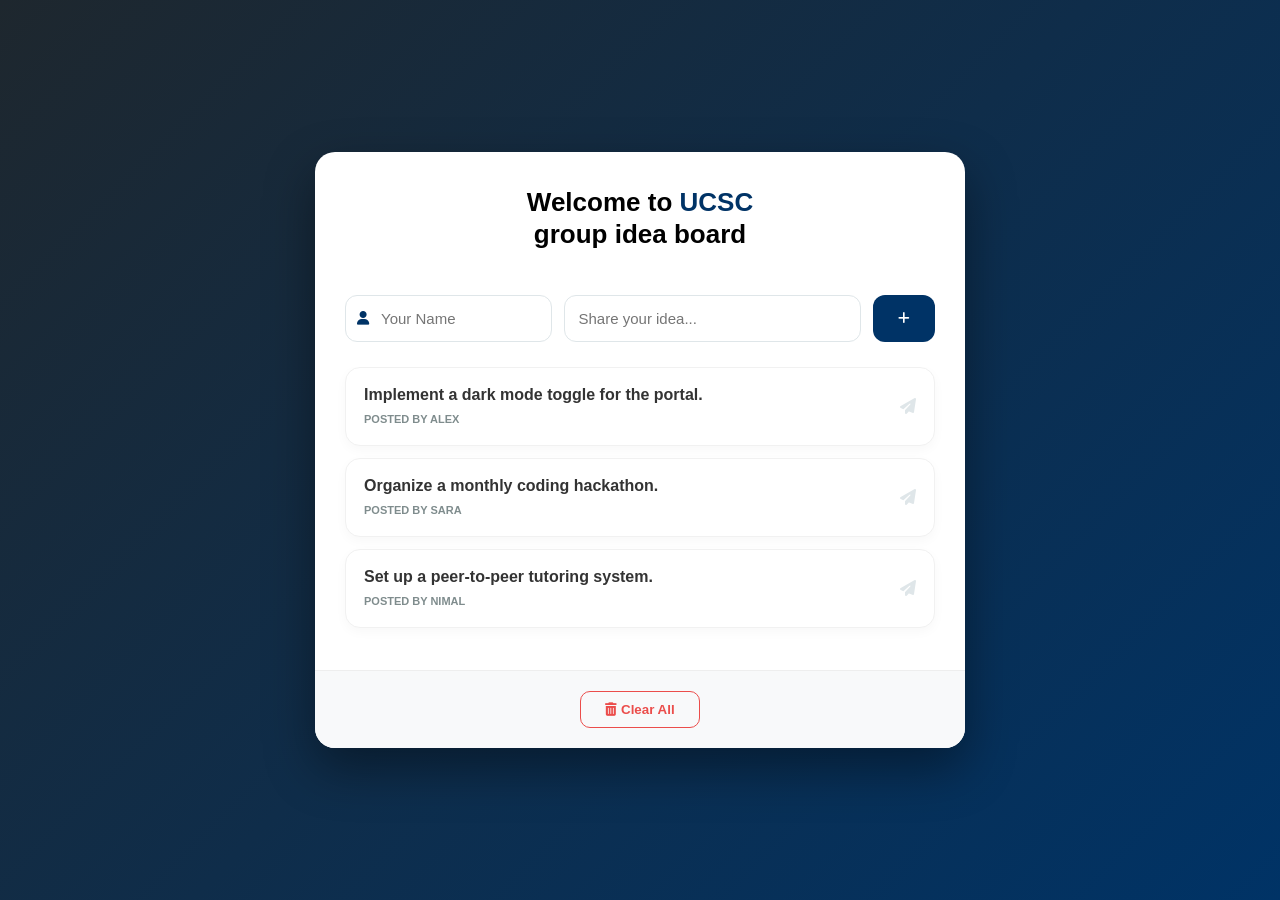
==== commit 4826e32c: "html" ====
--- a/index.html
+++ b/index.html
@@ -1,133 +1,244 @@
 <!DOCTYPE html>
-<html lang="en" data-theme="light">
+<html lang="en">
 <head>
     <meta charset="UTF-8">
     <meta name="viewport" content="width=device-width, initial-scale=1.0">
-    <title>Group Idea Board</title>
-    <link rel="stylesheet" href="style.css">
-    <link href="https://fonts.googleapis.com/css2?family=Syne:wght@400;700;800&family=DM+Sans:ital,opsz,wght@0,9..40,300;0,9..40,400;0,9..40,500;1,9..40,300&display=swap" rel="stylesheet">
+    <title>UCSC Idea Board</title>
+    <link rel="stylesheet" href="https://cdnjs.cloudflare.com/ajax/libs/font-awesome/6.4.0/css/all.min.css">
+    <style>
+        :root {
+            --navy: #003366;
+            --gold: #ffc107;
+            --light-bg: #f8f9fa;
+            --border: #dfe6e9;
+        }
+
+        body {
+            font-family: 'Inter', 'Segoe UI', sans-serif;
+            margin: 0;
+            min-height: 100vh;
+            display: flex;
+            justify-content: center;
+            align-items: center;
+            background: linear-gradient(135deg, #1e272e 0%, #003366 100%);
+        }
+
+        .container {
+            width: 95%;
+            max-width: 650px;
+            background: white;
+            border-radius: 20px;
+            box-shadow: 0 20px 50px rgba(0,0,0,0.4);
+            overflow: hidden;
+        }
+
+        .branding {
+            padding: 35px 25px 20px 25px;
+            text-align: center;
+        }
+
+        .welcome-text {
+            font-size: 26px;
+            font-weight: 800;
+            color: #000;
+            margin: 0;
+            line-height: 1.2;
+        }
+
+        .welcome-text span { color: var(--navy); }
+
+        .input-area {
+            padding: 25px 30px;
+            background: #fff;
+        }
+
+        .input-row { 
+            display: flex; 
+            gap: 12px; 
+        }
+
+        .name-wrapper {
+            position: relative;
+            width: 35%;
+        }
+
+        .name-wrapper i {
+            position: absolute;
+            left: 12px;
+            top: 50%;
+            transform: translateY(-50%);
+            color: var(--navy);
+            font-size: 14px;
+        }
+
+        .name-input {
+            width: 100%;
+            padding: 14px 14px 14px 35px !important;
+        }
+
+        /* Hides the irregular dropdown arrow */
+        input::-webkit-calendar-picker-indicator {
+            display: none !important;
+        }
+
+        input {
+            padding: 14px;
+            border: 1px solid var(--border);
+            border-radius: 12px;
+            font-size: 15px;
+            outline: none;
+            transition: all 0.3s ease;
+            box-sizing: border-box;
+        }
+
+        input:focus { border-color: var(--navy); box-shadow: 0 0 0 3px rgba(0,51,102,0.1); }
+
+        .btn-add {
+            background: var(--navy);
+            color: white;
+            border: none;
+            padding: 0 25px;
+            border-radius: 12px;
+            cursor: pointer;
+            font-weight: bold;
+            transition: 0.2s;
+        }
+
+        .btn-add:hover { background: #002244; transform: translateY(-2px); }
+
+        .idea-list {
+            padding: 0 30px 30px 30px;
+            max-height: 380px;
+            overflow-y: auto;
+        }
+
+        .card {
+            background: #fff;
+            border: 1px solid #f1f1f1;
+            padding: 18px;
+            border-radius: 15px;
+            margin-bottom: 12px;
+            display: flex;
+            justify-content: space-between;
+            align-items: center;
+            box-shadow: 0 4px 12px rgba(0,0,0,0.03);
+        }
+
+        .card-text { flex: 1; }
+        .card-text strong { display: block; margin-bottom: 5px; color: #333; }
+        .card-text small { color: #7f8c8d; font-weight: 600; font-size: 11px; text-transform: uppercase; }
+
+        .footer {
+            padding: 20px;
+            text-align: center;
+            background: var(--light-bg);
+            border-top: 1px solid #eee;
+        }
+
+        .btn-clear {
+            background: transparent;
+            border: 1.5px solid #eb4d4b;
+            color: #eb4d4b;
+            padding: 10px 24px;
+            border-radius: 10px;
+            cursor: pointer;
+            font-weight: 700;
+        }
+
+        .btn-clear:hover { background: #eb4d4b; color: white; }
+    </style>
 </head>
 <body>
 
-    <div class="noise-overlay"></div>
-    <div class="bg-blobs">
-        <div class="blob blob-1"></div>
-        <div class="blob blob-2"></div>
-        <div class="blob blob-3"></div>
-    </div>
-
-    <!-- ── Name Entry Screen ── -->
-    <div id="name-screen" class="name-screen">
-        <div class="name-card">
-            <!-- Dark mode toggle on name screen -->
-            <button class="theme-toggle" id="theme-toggle-name" aria-label="Toggle dark mode">
-                <span class="toggle-track">
-                    <span class="toggle-thumb">
-                        <span class="toggle-icon sun">☀️</span>
-                        <span class="toggle-icon moon">🌙</span>
-                    </span>
-                </span>
-            </button>
-
-            <div class="name-card-icon">💡</div>
-            <h2>Welcome to the<br><span>Idea Board</span></h2>
-            <p class="name-card-sub">Enter your name to start sharing ideas with your group.</p>
-            <div class="name-input-row">
-                <input type="text" id="name-input" placeholder="Your name..." maxlength="30" autocomplete="off" autofocus>
-                <button id="join-btn">Join →</button>
-            </div>
-            <div id="name-error" class="name-error hidden">Please enter a name to continue.</div>
-            <div id="existing-members" class="existing-members hidden">
-                <p class="members-label">Already on the board:</p>
-                <div id="members-chips" class="members-chips"></div>
-            </div>
-        </div>
-    </div>
-
-    <!-- ── Main Board ── -->
-    <div id="board-screen" class="board-screen hidden">
-        <div class="idea-board">
-            <div class="header">
-                <div class="header-left">
-                    <div class="live-pill"><span class="live-dot"></span>live</div>
-                    <h1>Idea Board</h1>
-                </div>
-                <div class="header-right">
-                    <!-- Dark mode toggle in header -->
-                    <button class="theme-toggle" id="theme-toggle-board" aria-label="Toggle dark mode">
-                        <span class="toggle-track">
-                            <span class="toggle-thumb">
-                                <span class="toggle-icon sun">☀️</span>
-                                <span class="toggle-icon moon">🌙</span>
-                            </span>
-                        </span>
-                    </button>
-                    <div class="idea-count-display">
-                        <span id="idea-count">0</span>
-                        <span class="count-label">ideas</span>
-                    </div>
-                </div>
-            </div>
-
-            <div class="input-area">
-                <div class="people-row">
-                    <span class="people-label">Posting as</span>
-                    <div class="active-user-chip" id="active-user-chip">
-                        <span class="active-user-avatar" id="active-user-avatar">?</span>
-                        <span class="active-user-name" id="active-user-name">You</span>
-                    </div>
-                    <div class="user-avatars" id="user-avatars"></div>
-                    <button class="add-member-btn" id="add-member-btn" title="Add another person">+ Add member</button>
-                </div>
-
-                <div class="input-row">
-                    <input type="text" id="idea-text" placeholder="What's your big idea?" maxlength="120" autocomplete="off">
-                    <button id="add-btn" aria-label="Add idea">
-                        <svg width="18" height="18" viewBox="0 0 18 18" fill="none"><line x1="9" y1="2" x2="9" y2="16" stroke="currentColor" stroke-width="2.5" stroke-linecap="round"/><line x1="2" y1="9" x2="16" y2="9" stroke="currentColor" stroke-width="2.5" stroke-linecap="round"/></svg>
-                        Add Idea
-                    </button>
-                </div>
-
-                <div class="input-footer">
-                    <span id="char-count" class="char-count">0 / 120</span>
-                    <div class="filter-tabs" id="filter-tabs">
-                        <button class="filter-btn active" data-filter="all">All</button>
-                    </div>
-                </div>
-            </div>
-
-            <div class="sort-bar">
-                <span class="sort-label">Sort:</span>
-                <button class="sort-btn active" data-sort="newest">Newest</button>
-                <button class="sort-btn" data-sort="oldest">Oldest</button>
-                <button class="sort-btn" data-sort="top">Top Voted</button>
-            </div>
-
-            <ul id="idea-list"></ul>
-
-            <div id="empty-state" class="empty-state hidden">
-                <div class="empty-icon">💡</div>
-                <p>No ideas here yet. Share the first one!</p>
-            </div>
-        </div>
-    </div>
-
-    <!-- Add Member Modal -->
-    <div id="member-modal" class="modal-overlay hidden">
-        <div class="modal">
-            <h3>Add a member</h3>
-            <p>Enter the name of someone joining the board.</p>
-            <div class="modal-input-row">
-                <input type="text" id="modal-name-input" placeholder="Their name..." maxlength="30" autocomplete="off">
-                <button id="modal-add-btn">Add</button>
-            </div>
-            <div id="modal-error" class="name-error hidden">Please enter a name.</div>
-            <button class="modal-close" id="modal-close">✕</button>
-        </div>
-    </div>
-
-    <div id="toast" class="toast" role="status" aria-live="polite"></div>
-
-    <script src="script.js"></script>
+<div class="container">
+    <div class="branding">
+        <h1 class="welcome-text">Welcome to <span>UCSC</span><br>group idea board</h1>
+    </div>
+
+    <div class="input-area">
+        <div class="input-row">
+            <div class="name-wrapper">
+                <i class="fa-solid fa-user"></i>
+                <input type="text" id="userInput" class="name-input" list="nameSuggestions" placeholder="Your Name">
+            </div>
+            
+            <datalist id="nameSuggestions">
+                <option value="Nimal">
+                <option value="Sara">
+                <option value="Alex">
+            </datalist>
+
+            <input type="text" id="ideaInput" style="flex:1" placeholder="Share your idea..." onkeypress="handleKey(event)">
+            <button class="btn-add" onclick="add()"><i class="fa-solid fa-plus"></i></button>
+        </div>
+    </div>
+
+    <div id="list" class="idea-list">
+        <div class="card">
+            <div class="card-text">
+                <strong>Implement a dark mode toggle for the portal.</strong>
+                <small>POSTED BY ALEX</small>
+            </div>
+            <i class="fa-solid fa-paper-plane" style="color:#dfe6e9"></i>
+        </div>
+        <div class="card">
+            <div class="card-text">
+                <strong>Organize a monthly coding hackathon.</strong>
+                <small>POSTED BY SARA</small>
+            </div>
+            <i class="fa-solid fa-paper-plane" style="color:#dfe6e9"></i>
+        </div>
+        <div class="card">
+            <div class="card-text">
+                <strong>Set up a peer-to-peer tutoring system.</strong>
+                <small>POSTED BY NIMAL</small>
+            </div>
+            <i class="fa-solid fa-paper-plane" style="color:#dfe6e9"></i>
+        </div>
+    </div>
+
+    <div class="footer">
+        <button class="btn-clear" onclick="clearAll()"><i class="fa-solid fa-trash-can"></i> Clear All</button>
+    </div>
+</div>
+
+<script>
+    // Handles Enter key press
+    function handleKey(e) {
+        if (e.key === 'Enter') {
+            add();
+        }
+    }
+
+    function add() {
+        const u = document.getElementById('userInput').value.trim();
+        const t = document.getElementById('ideaInput').value.trim();
+        
+        if(!u || !t) {
+            alert("Please fill in both your name and an idea!");
+            return;
+        }
+
+        const card = document.createElement('div');
+        card.className = 'card';
+        card.innerHTML = `
+            <div class="card-text">
+                <strong>${t}</strong>
+                <small>POSTED BY ${u.toUpperCase()}</small>
+            </div>
+            <i class="fa-solid fa-paper-plane" style="color:#dfe6e9"></i>
+        `;
+        
+        document.getElementById('list').prepend(card);
+        document.getElementById('ideaInput').value = '';
+    }
+
+    function clearAll() {
+        if(confirm("Delete all current ideas?")) {
+            document.getElementById('list').innerHTML = '';
+        }
+    }
+</script>
+
 </body>
-</html>
+</html>
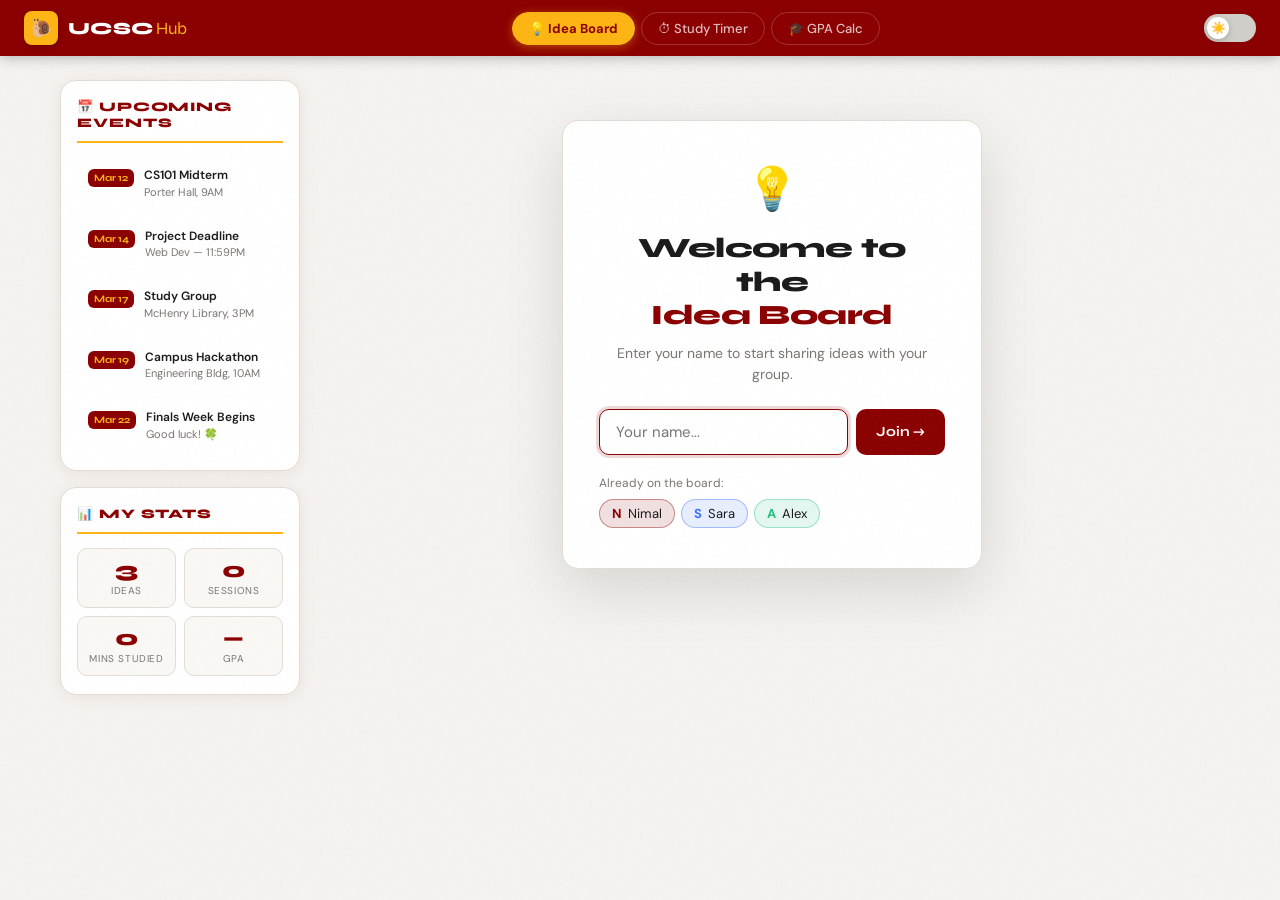
==== commit ec944b96: "new updated file" ====
--- a/index.html
+++ b/index.html
@@ -1,244 +1,272 @@
 <!DOCTYPE html>
-<html lang="en">
+<html lang="en" data-theme="light">
 <head>
     <meta charset="UTF-8">
     <meta name="viewport" content="width=device-width, initial-scale=1.0">
-    <title>UCSC Idea Board</title>
-    <link rel="stylesheet" href="https://cdnjs.cloudflare.com/ajax/libs/font-awesome/6.4.0/css/all.min.css">
-    <style>
-        :root {
-            --navy: #003366;
-            --gold: #ffc107;
-            --light-bg: #f8f9fa;
-            --border: #dfe6e9;
-        }
-
-        body {
-            font-family: 'Inter', 'Segoe UI', sans-serif;
-            margin: 0;
-            min-height: 100vh;
-            display: flex;
-            justify-content: center;
-            align-items: center;
-            background: linear-gradient(135deg, #1e272e 0%, #003366 100%);
-        }
-
-        .container {
-            width: 95%;
-            max-width: 650px;
-            background: white;
-            border-radius: 20px;
-            box-shadow: 0 20px 50px rgba(0,0,0,0.4);
-            overflow: hidden;
-        }
-
-        .branding {
-            padding: 35px 25px 20px 25px;
-            text-align: center;
-        }
-
-        .welcome-text {
-            font-size: 26px;
-            font-weight: 800;
-            color: #000;
-            margin: 0;
-            line-height: 1.2;
-        }
-
-        .welcome-text span { color: var(--navy); }
-
-        .input-area {
-            padding: 25px 30px;
-            background: #fff;
-        }
-
-        .input-row { 
-            display: flex; 
-            gap: 12px; 
-        }
-
-        .name-wrapper {
-            position: relative;
-            width: 35%;
-        }
-
-        .name-wrapper i {
-            position: absolute;
-            left: 12px;
-            top: 50%;
-            transform: translateY(-50%);
-            color: var(--navy);
-            font-size: 14px;
-        }
-
-        .name-input {
-            width: 100%;
-            padding: 14px 14px 14px 35px !important;
-        }
-
-        /* Hides the irregular dropdown arrow */
-        input::-webkit-calendar-picker-indicator {
-            display: none !important;
-        }
-
-        input {
-            padding: 14px;
-            border: 1px solid var(--border);
-            border-radius: 12px;
-            font-size: 15px;
-            outline: none;
-            transition: all 0.3s ease;
-            box-sizing: border-box;
-        }
-
-        input:focus { border-color: var(--navy); box-shadow: 0 0 0 3px rgba(0,51,102,0.1); }
-
-        .btn-add {
-            background: var(--navy);
-            color: white;
-            border: none;
-            padding: 0 25px;
-            border-radius: 12px;
-            cursor: pointer;
-            font-weight: bold;
-            transition: 0.2s;
-        }
-
-        .btn-add:hover { background: #002244; transform: translateY(-2px); }
-
-        .idea-list {
-            padding: 0 30px 30px 30px;
-            max-height: 380px;
-            overflow-y: auto;
-        }
-
-        .card {
-            background: #fff;
-            border: 1px solid #f1f1f1;
-            padding: 18px;
-            border-radius: 15px;
-            margin-bottom: 12px;
-            display: flex;
-            justify-content: space-between;
-            align-items: center;
-            box-shadow: 0 4px 12px rgba(0,0,0,0.03);
-        }
-
-        .card-text { flex: 1; }
-        .card-text strong { display: block; margin-bottom: 5px; color: #333; }
-        .card-text small { color: #7f8c8d; font-weight: 600; font-size: 11px; text-transform: uppercase; }
-
-        .footer {
-            padding: 20px;
-            text-align: center;
-            background: var(--light-bg);
-            border-top: 1px solid #eee;
-        }
-
-        .btn-clear {
-            background: transparent;
-            border: 1.5px solid #eb4d4b;
-            color: #eb4d4b;
-            padding: 10px 24px;
-            border-radius: 10px;
-            cursor: pointer;
-            font-weight: 700;
-        }
-
-        .btn-clear:hover { background: #eb4d4b; color: white; }
-    </style>
+    <title>UCSC Student Toolkit</title>
+    <link rel="stylesheet" href="style.css">
+    <link href="https://fonts.googleapis.com/css2?family=Syne:wght@400;700;800&family=DM+Sans:ital,opsz,wght@0,9..40,300;0,9..40,400;0,9..40,500;1,9..40,300&display=swap" rel="stylesheet">
 </head>
 <body>
 
-<div class="container">
-    <div class="branding">
-        <h1 class="welcome-text">Welcome to <span>UCSC</span><br>group idea board</h1>
+    <div class="noise-overlay"></div>
+
+    <!-- ── Navbar ── -->
+    <nav class="navbar">
+        <div class="navbar-brand">
+            <!-- UCSC Logo placeholder -->
+            <div class="ucsc-logo">
+                <div class="logo-img-placeholder">🐌</div>
+                <div class="brand-text">
+                    <span class="brand-ucsc">UCSC</span>
+                    <span class="brand-hub">Hub</span>
+                </div>
+            </div>
+        </div>
+
+        <div class="navbar-links">
+            <button class="nav-btn active" data-page="idea-board">💡 Idea Board</button>
+            <button class="nav-btn" data-page="study-timer">⏱ Study Timer</button>
+            <button class="nav-btn" data-page="gpa-calc">🎓 GPA Calc</button>
+        </div>
+
+        <div class="navbar-right">
+            <button class="theme-toggle" id="theme-toggle-nav" aria-label="Toggle dark mode">
+                <span class="toggle-track">
+                    <span class="toggle-thumb">
+                        <span class="toggle-icon sun">☀️</span>
+                        <span class="toggle-icon moon">🌙</span>
+                    </span>
+                </span>
+            </button>
+        </div>
+    </nav>
+
+    <!-- ── Main Layout ── -->
+    <div class="app-layout">
+
+        <!-- ── Sidebar ── -->
+        <aside class="sidebar">
+            <div class="sidebar-section">
+                <h3 class="sidebar-title">📅 Upcoming Events</h3>
+                <ul class="event-list">
+                    <li class="event-item">
+                        <div class="event-date">Mar 12</div>
+                        <div class="event-info">
+                            <div class="event-name">CS101 Midterm</div>
+                            <div class="event-sub">Porter Hall, 9AM</div>
+                        </div>
+                    </li>
+                    <li class="event-item">
+                        <div class="event-date">Mar 14</div>
+                        <div class="event-info">
+                            <div class="event-name">Project Deadline</div>
+                            <div class="event-sub">Web Dev — 11:59PM</div>
+                        </div>
+                    </li>
+                    <li class="event-item">
+                        <div class="event-date">Mar 17</div>
+                        <div class="event-info">
+                            <div class="event-name">Study Group</div>
+                            <div class="event-sub">McHenry Library, 3PM</div>
+                        </div>
+                    </li>
+                    <li class="event-item">
+                        <div class="event-date">Mar 19</div>
+                        <div class="event-info">
+                            <div class="event-name">Campus Hackathon</div>
+                            <div class="event-sub">Engineering Bldg, 10AM</div>
+                        </div>
+                    </li>
+                    <li class="event-item">
+                        <div class="event-date">Mar 22</div>
+                        <div class="event-info">
+                            <div class="event-name">Finals Week Begins</div>
+                            <div class="event-sub">Good luck! 🍀</div>
+                        </div>
+                    </li>
+                </ul>
+            </div>
+
+            <div class="sidebar-section">
+                <h3 class="sidebar-title">📊 My Stats</h3>
+                <div class="stats-grid">
+                    <div class="stat-card">
+                        <div class="stat-num" id="stat-ideas">3</div>
+                        <div class="stat-label">Ideas</div>
+                    </div>
+                    <div class="stat-card">
+                        <div class="stat-num" id="stat-sessions">0</div>
+                        <div class="stat-label">Sessions</div>
+                    </div>
+                    <div class="stat-card">
+                        <div class="stat-num" id="stat-minutes">0</div>
+                        <div class="stat-label">Mins Studied</div>
+                    </div>
+                    <div class="stat-card">
+                        <div class="stat-num" id="stat-gpa">—</div>
+                        <div class="stat-label">GPA</div>
+                    </div>
+                </div>
+            </div>
+        </aside>
+
+        <!-- ── Pages ── -->
+        <main class="main-content">
+
+            <!-- ── Idea Board Page ── -->
+            <section id="page-idea-board" class="page active">
+
+                <!-- Name Entry Screen -->
+                <div id="name-screen" class="name-screen">
+                    <div class="name-card">
+                        <div class="name-card-icon">💡</div>
+                        <h2>Welcome to the<br><span>Idea Board</span></h2>
+                        <p class="name-card-sub">Enter your name to start sharing ideas with your group.</p>
+                        <div class="name-input-row">
+                            <input type="text" id="name-input" placeholder="Your name..." maxlength="30" autocomplete="off" autofocus>
+                            <button id="join-btn">Join →</button>
+                        </div>
+                        <div id="name-error" class="name-error hidden">Please enter a name to continue.</div>
+                        <div id="existing-members" class="existing-members hidden">
+                            <p class="members-label">Already on the board:</p>
+                            <div id="members-chips" class="members-chips"></div>
+                        </div>
+                    </div>
+                </div>
+
+                <!-- Board -->
+                <div id="board-screen" class="idea-board hidden">
+                    <div class="board-header">
+                        <div class="header-left">
+                            <div class="live-pill"><span class="live-dot"></span>live</div>
+                            <h2 class="section-title">Project Idea Board</h2>
+                        </div>
+                        <div class="header-right">
+                            <div class="idea-count-display">
+                                <span id="idea-count">0</span>
+                                <span class="count-label">ideas</span>
+                            </div>
+                        </div>
+                    </div>
+
+                    <div class="input-area">
+                        <div class="people-row">
+                            <span class="people-label">Posting as</span>
+                            <div class="active-user-chip" id="active-user-chip">
+                                <span class="active-user-avatar" id="active-user-avatar">?</span>
+                                <span class="active-user-name" id="active-user-name">You</span>
+                            </div>
+                            <div class="user-avatars" id="user-avatars"></div>
+                            <button class="add-member-btn" id="add-member-btn" title="Add another person">+ Add member</button>
+                        </div>
+                        <div class="input-row">
+                            <input type="text" id="idea-text" placeholder="What's your big idea?" maxlength="120" autocomplete="off">
+                            <button id="add-btn" aria-label="Add idea">
+                                <svg width="18" height="18" viewBox="0 0 18 18" fill="none"><line x1="9" y1="2" x2="9" y2="16" stroke="currentColor" stroke-width="2.5" stroke-linecap="round"/><line x1="2" y1="9" x2="16" y2="9" stroke="currentColor" stroke-width="2.5" stroke-linecap="round"/></svg>
+                                Add Idea
+                            </button>
+                        </div>
+                        <div class="input-footer">
+                            <span id="char-count" class="char-count">0 / 120</span>
+                            <div class="filter-tabs" id="filter-tabs">
+                                <button class="filter-btn active" data-filter="all">All</button>
+                            </div>
+                        </div>
+                    </div>
+
+                    <div class="sort-bar">
+                        <span class="sort-label">Sort:</span>
+                        <button class="sort-btn active" data-sort="newest">Newest</button>
+                        <button class="sort-btn" data-sort="oldest">Oldest</button>
+                        <button class="sort-btn" data-sort="top">Top Voted</button>
+                    </div>
+
+                    <ul id="idea-list"></ul>
+                    <div id="empty-state" class="empty-state hidden">
+                        <div class="empty-icon">💡</div>
+                        <p>No ideas yet. Share the first one!</p>
+                    </div>
+                </div>
+            </section>
+
+            <!-- ── Study Timer Page ── -->
+            <section id="page-study-timer" class="page hidden">
+                <div class="tool-card fade-in-section">
+                    <div class="tool-card-icon">⏱</div>
+                    <h2 class="section-title">Pomodoro Study Timer</h2>
+                    <p class="tool-subtitle">Stay focused with 25-minute work sessions.</p>
+
+                    <div class="timer-display" id="timer-display">25:00</div>
+                    <div class="timer-session-label" id="timer-session-label">Ready to focus?</div>
+
+                    <div class="timer-controls">
+                        <button class="timer-btn btn-start" id="timer-start">▶ Start</button>
+                        <button class="timer-btn btn-pause" id="timer-pause" disabled>⏸ Pause</button>
+                        <button class="timer-btn btn-reset" id="timer-reset">↺ Reset</button>
+                    </div>
+
+                    <div class="timer-progress-wrap">
+                        <div class="timer-progress-bar" id="timer-progress"></div>
+                    </div>
+
+                    <div class="session-counter">
+                        <span>Sessions completed:</span>
+                        <strong id="session-count">0</strong>
+                    </div>
+                </div>
+            </section>
+
+            <!-- ── GPA Calculator Page ── -->
+            <section id="page-gpa-calc" class="page hidden">
+                <div class="tool-card fade-in-section">
+                    <div class="tool-card-icon">🎓</div>
+                    <h2 class="section-title">GPA Calculator</h2>
+                    <p class="tool-subtitle">Enter your courses to calculate your overall GPA.</p>
+
+                    <div id="gpa-courses">
+                        <div class="gpa-row" data-row="1">
+                            <input class="gpa-input course-name" type="text" placeholder="Course name (optional)">
+                            <input class="gpa-input course-grade" type="text" placeholder="Grade (A, B+, C…)">
+                            <input class="gpa-input course-credits" type="number" placeholder="Credits" min="1" max="6">
+                            <button class="gpa-remove-btn" title="Remove">✕</button>
+                        </div>
+                    </div>
+
+                    <div class="gpa-actions">
+                        <button class="gpa-add-row" id="gpa-add-row">+ Add Course</button>
+                        <button class="gpa-calculate" id="gpa-calculate">Calculate GPA</button>
+                    </div>
+
+                    <div id="gpa-result" class="gpa-result hidden">
+                        <div class="gpa-number" id="gpa-number">0.00</div>
+                        <div class="gpa-label-text" id="gpa-label-text">Your GPA</div>
+                        <div class="gpa-breakdown" id="gpa-breakdown"></div>
+                    </div>
+
+                    <div id="gpa-error" class="name-error hidden">Please enter at least one valid course with grade and credits.</div>
+                </div>
+            </section>
+
+        </main>
     </div>
 
-    <div class="input-area">
-        <div class="input-row">
-            <div class="name-wrapper">
-                <i class="fa-solid fa-user"></i>
-                <input type="text" id="userInput" class="name-input" list="nameSuggestions" placeholder="Your Name">
-            </div>
-            
-            <datalist id="nameSuggestions">
-                <option value="Nimal">
-                <option value="Sara">
-                <option value="Alex">
-            </datalist>
-
-            <input type="text" id="ideaInput" style="flex:1" placeholder="Share your idea..." onkeypress="handleKey(event)">
-            <button class="btn-add" onclick="add()"><i class="fa-solid fa-plus"></i></button>
+    <!-- Add Member Modal -->
+    <div id="member-modal" class="modal-overlay hidden">
+        <div class="modal">
+            <h3>Add a member</h3>
+            <p>Enter the name of someone joining the board.</p>
+            <div class="modal-input-row">
+                <input type="text" id="modal-name-input" placeholder="Their name..." maxlength="30" autocomplete="off">
+                <button id="modal-add-btn">Add</button>
+            </div>
+            <div id="modal-error" class="name-error hidden">Please enter a name.</div>
+            <button class="modal-close" id="modal-close">✕</button>
         </div>
     </div>
 
-    <div id="list" class="idea-list">
-        <div class="card">
-            <div class="card-text">
-                <strong>Implement a dark mode toggle for the portal.</strong>
-                <small>POSTED BY ALEX</small>
-            </div>
-            <i class="fa-solid fa-paper-plane" style="color:#dfe6e9"></i>
-        </div>
-        <div class="card">
-            <div class="card-text">
-                <strong>Organize a monthly coding hackathon.</strong>
-                <small>POSTED BY SARA</small>
-            </div>
-            <i class="fa-solid fa-paper-plane" style="color:#dfe6e9"></i>
-        </div>
-        <div class="card">
-            <div class="card-text">
-                <strong>Set up a peer-to-peer tutoring system.</strong>
-                <small>POSTED BY NIMAL</small>
-            </div>
-            <i class="fa-solid fa-paper-plane" style="color:#dfe6e9"></i>
-        </div>
-    </div>
-
-    <div class="footer">
-        <button class="btn-clear" onclick="clearAll()"><i class="fa-solid fa-trash-can"></i> Clear All</button>
-    </div>
-</div>
-
-<script>
-    // Handles Enter key press
-    function handleKey(e) {
-        if (e.key === 'Enter') {
-            add();
-        }
-    }
-
-    function add() {
-        const u = document.getElementById('userInput').value.trim();
-        const t = document.getElementById('ideaInput').value.trim();
-        
-        if(!u || !t) {
-            alert("Please fill in both your name and an idea!");
-            return;
-        }
-
-        const card = document.createElement('div');
-        card.className = 'card';
-        card.innerHTML = `
-            <div class="card-text">
-                <strong>${t}</strong>
-                <small>POSTED BY ${u.toUpperCase()}</small>
-            </div>
-            <i class="fa-solid fa-paper-plane" style="color:#dfe6e9"></i>
-        `;
-        
-        document.getElementById('list').prepend(card);
-        document.getElementById('ideaInput').value = '';
-    }
-
-    function clearAll() {
-        if(confirm("Delete all current ideas?")) {
-            document.getElementById('list').innerHTML = '';
-        }
-    }
-</script>
-
+    <div id="toast" class="toast" role="status" aria-live="polite"></div>
+
+    <script src="script.js"></script>
 </body>
-</html>+</html>
--- a/style.css
+++ b/style.css
@@ -0,0 +1,891 @@
+/* ── Reset & Base ── */
+*, *::before, *::after { box-sizing: border-box; margin: 0; padding: 0; }
+
+/* ── UCSC Light theme ── */
+:root {
+    --ucsc-maroon: #8B0000;
+    --ucsc-maroon-dark: #6B0000;
+    --ucsc-maroon-light: #a51515;
+    --ucsc-gold: #FDB515;
+    --ucsc-gold-dark: #e0a010;
+    --ink: #1a1a1a;
+    --paper: #f5f3ef;
+    --card: #ffffff;
+    --card2: #faf8f4;
+    --accent: var(--ucsc-maroon);
+    --accent2: var(--ucsc-gold);
+    --muted: #7a7570;
+    --border: #e2ddd5;
+    --shadow: 0 2px 16px rgba(139,0,0,0.08);
+    --shadow-hover: 0 8px 32px rgba(139,0,0,0.15);
+    --radius: 16px;
+    --font-head: 'Syne', sans-serif;
+    --font-body: 'DM Sans', sans-serif;
+    --toggle-bg: #d0cec9;
+    --toggle-thumb-bg: #ffffff;
+    --toggle-thumb-shadow: 0 2px 6px rgba(0,0,0,0.2);
+    --navbar-bg: var(--ucsc-maroon);
+    --navbar-text: #fff;
+}
+
+/* ── UCSC Dark theme ── */
+[data-theme="dark"] {
+    --ink: #f0ede8;
+    --paper: #141214;
+    --card: #1e1a1e;
+    --card2: #181418;
+    --accent: #c0292b;
+    --accent2: #FDB515;
+    --muted: #6b6574;
+    --border: #2e2836;
+    --shadow: 0 2px 16px rgba(0,0,0,0.4);
+    --shadow-hover: 0 8px 32px rgba(0,0,0,0.55);
+    --toggle-bg: var(--ucsc-maroon);
+    --toggle-thumb-bg: #1e1a1e;
+    --toggle-thumb-shadow: 0 2px 6px rgba(0,0,0,0.5);
+    --navbar-bg: #1a0a0a;
+}
+
+/* ── Transitions ── */
+body, .navbar, .sidebar, .tool-card, .idea-board, .name-card, .modal,
+.input-area, .sort-bar, #idea-list, .idea-item, .vote-btn,
+.filter-btn, .sort-btn, input, .active-user-chip, .add-member-btn,
+.member-chip, .toast, .event-item, .stat-card {
+    transition: background-color 0.3s ease, border-color 0.3s ease,
+                color 0.3s ease, box-shadow 0.3s ease;
+}
+
+/* ── Noise overlay ── */
+.noise-overlay {
+    position: fixed; inset: 0; z-index: 1; pointer-events: none; opacity: 0.025;
+    background-image: url("data:image/svg+xml,%3Csvg viewBox='0 0 256 256' xmlns='http://www.w3.org/2000/svg'%3E%3Cfilter id='noise'%3E%3CfeTurbulence type='fractalNoise' baseFrequency='0.9' numOctaves='4' stitchTiles='stitch'/%3E%3C/filter%3E%3Crect width='100%25' height='100%25' filter='url(%23noise)'/%3E%3C/svg%3E");
+}
+
+body {
+    background: var(--paper);
+    font-family: var(--font-body);
+    min-height: 100vh;
+    color: var(--ink);
+    display: flex;
+    flex-direction: column;
+}
+
+/* ────────────────────────────────────────────────
+   NAVBAR
+──────────────────────────────────────────────── */
+.navbar {
+    position: sticky; top: 0; z-index: 100;
+    background: var(--navbar-bg);
+    display: flex; align-items: center;
+    padding: 0 24px;
+    height: 56px;
+    gap: 16px;
+    box-shadow: 0 2px 12px rgba(0,0,0,0.25);
+}
+
+/* UCSC Brand */
+.navbar-brand { flex-shrink: 0; }
+
+.ucsc-logo {
+    display: flex; align-items: center; gap: 10px;
+    text-decoration: none;
+}
+
+.logo-img-placeholder {
+    width: 34px; height: 34px;
+    background: var(--ucsc-gold);
+    border-radius: 8px;
+    display: flex; align-items: center; justify-content: center;
+    font-size: 18px;
+    flex-shrink: 0;
+    box-shadow: 0 2px 6px rgba(0,0,0,0.2);
+}
+
+.brand-text {
+    display: flex; align-items: baseline; gap: 3px;
+    font-family: var(--font-head);
+}
+
+.brand-ucsc {
+    color: #fff;
+    font-size: 17px; font-weight: 800;
+    letter-spacing: 0.02em;
+}
+
+.brand-hub {
+    color: var(--ucsc-gold);
+    font-size: 17px; font-weight: 400;
+}
+
+/* Nav links */
+.navbar-links {
+    flex: 1;
+    display: flex; align-items: center;
+    justify-content: center;
+    gap: 6px;
+}
+
+.nav-btn {
+    padding: 7px 16px;
+    background: transparent;
+    border: 1.5px solid rgba(255,255,255,0.2);
+    border-radius: 100px;
+    color: rgba(255,255,255,0.75);
+    font-family: var(--font-body); font-size: 13px; font-weight: 500;
+    cursor: pointer;
+    transition: all 0.18s ease;
+    white-space: nowrap;
+}
+
+.nav-btn:hover {
+    background: rgba(255,255,255,0.1);
+    border-color: rgba(255,255,255,0.5);
+    color: #fff;
+}
+
+.nav-btn.active {
+    background: var(--ucsc-gold);
+    border-color: var(--ucsc-gold);
+    color: var(--ucsc-maroon);
+    font-weight: 700;
+    box-shadow: 0 2px 10px rgba(253,181,21,0.4);
+}
+
+/* Navbar right */
+.navbar-right {
+    display: flex; align-items: center;
+    flex-shrink: 0;
+}
+
+/* ── Dark Mode Toggle ── */
+.theme-toggle {
+    background: none; border: none; cursor: pointer; padding: 0;
+    display: flex; align-items: center; flex-shrink: 0;
+}
+
+.toggle-track {
+    display: flex; align-items: center;
+    width: 52px; height: 28px;
+    background: var(--toggle-bg);
+    border-radius: 100px; padding: 3px;
+    transition: background 0.35s ease;
+}
+
+.toggle-thumb {
+    width: 22px; height: 22px;
+    background: var(--toggle-thumb-bg);
+    border-radius: 50%;
+    box-shadow: var(--toggle-thumb-shadow);
+    display: flex; align-items: center; justify-content: center;
+    position: relative;
+    transition: transform 0.35s cubic-bezier(0.34, 1.56, 0.64, 1), background 0.3s;
+    overflow: hidden;
+}
+
+[data-theme="dark"] .toggle-thumb { transform: translateX(24px); }
+
+.toggle-icon {
+    position: absolute; font-size: 12px; line-height: 1;
+    transition: opacity 0.25s ease, transform 0.25s ease;
+}
+
+.toggle-icon.sun  { opacity: 1; transform: scale(1); }
+.toggle-icon.moon { opacity: 0; transform: scale(0.5); }
+[data-theme="dark"] .toggle-icon.sun  { opacity: 0; transform: scale(0.5); }
+[data-theme="dark"] .toggle-icon.moon { opacity: 1; transform: scale(1); }
+
+.theme-toggle:hover .toggle-track {
+    box-shadow: 0 0 0 3px rgba(253,181,21,0.3);
+}
+
+/* ────────────────────────────────────────────────
+   APP LAYOUT
+──────────────────────────────────────────────── */
+.app-layout {
+    display: flex;
+    flex: 1;
+    max-width: 1200px;
+    width: 100%;
+    margin: 0 auto;
+    padding: 24px 20px 60px;
+    gap: 24px;
+    align-items: flex-start;
+}
+
+/* ────────────────────────────────────────────────
+   SIDEBAR
+──────────────────────────────────────────────── */
+.sidebar {
+    width: 240px;
+    flex-shrink: 0;
+    display: flex;
+    flex-direction: column;
+    gap: 16px;
+    position: sticky;
+    top: 80px;
+}
+
+.sidebar-section {
+    background: var(--card);
+    border-radius: var(--radius);
+    border: 1.5px solid var(--border);
+    box-shadow: var(--shadow);
+    padding: 18px 16px;
+    animation: fade-in-up 0.5s cubic-bezier(0.22, 1, 0.36, 1) both;
+}
+
+.sidebar-section:nth-child(2) { animation-delay: 0.1s; }
+
+.sidebar-title {
+    font-family: var(--font-head);
+    font-size: 13px; font-weight: 800;
+    text-transform: uppercase; letter-spacing: 0.07em;
+    color: var(--ucsc-maroon);
+    margin-bottom: 14px;
+    padding-bottom: 10px;
+    border-bottom: 2px solid var(--ucsc-gold);
+}
+
+[data-theme="dark"] .sidebar-title { color: var(--ucsc-gold); }
+
+/* Events */
+.event-list { list-style: none; display: flex; flex-direction: column; gap: 8px; }
+
+.event-item {
+    display: flex; align-items: flex-start; gap: 10px;
+    padding: 10px 10px;
+    border-radius: 10px;
+    border: 1.5px solid transparent;
+    cursor: default;
+    transition: all 0.22s ease;
+}
+
+/* Hover: glow + expand */
+.event-item:hover {
+    background: color-mix(in srgb, var(--ucsc-maroon) 6%, var(--card));
+    border-color: color-mix(in srgb, var(--ucsc-maroon) 25%, transparent);
+    box-shadow: 0 0 0 3px color-mix(in srgb, var(--ucsc-gold) 18%, transparent),
+                0 4px 14px color-mix(in srgb, var(--ucsc-maroon) 12%, transparent);
+    transform: scaleX(1.03) translateX(3px);
+}
+
+[data-theme="dark"] .event-item:hover {
+    background: color-mix(in srgb, var(--ucsc-gold) 5%, var(--card));
+    border-color: color-mix(in srgb, var(--ucsc-gold) 30%, transparent);
+    box-shadow: 0 0 0 3px color-mix(in srgb, var(--ucsc-gold) 15%, transparent),
+                0 4px 14px rgba(0,0,0,0.3);
+}
+
+.event-date {
+    font-family: var(--font-head);
+    font-size: 10px; font-weight: 700;
+    background: var(--ucsc-maroon);
+    color: var(--ucsc-gold);
+    padding: 3px 6px; border-radius: 6px;
+    white-space: nowrap; flex-shrink: 0;
+    margin-top: 1px;
+}
+
+[data-theme="dark"] .event-date {
+    background: var(--ucsc-gold);
+    color: var(--ucsc-maroon);
+}
+
+.event-name { font-size: 12px; font-weight: 600; color: var(--ink); line-height: 1.3; }
+.event-sub  { font-size: 11px; color: var(--muted); margin-top: 1px; }
+
+/* Stats grid */
+.stats-grid {
+    display: grid; grid-template-columns: 1fr 1fr;
+    gap: 8px;
+}
+
+.stat-card {
+    background: var(--card2);
+    border: 1.5px solid var(--border);
+    border-radius: 10px; padding: 10px 8px;
+    text-align: center;
+}
+
+.stat-num {
+    font-family: var(--font-head);
+    font-size: 22px; font-weight: 800;
+    color: var(--ucsc-maroon);
+    line-height: 1;
+}
+
+[data-theme="dark"] .stat-num { color: var(--ucsc-gold); }
+
+.stat-label { font-size: 10px; color: var(--muted); margin-top: 3px; text-transform: uppercase; letter-spacing: 0.06em; }
+
+/* ────────────────────────────────────────────────
+   MAIN CONTENT / PAGES
+──────────────────────────────────────────────── */
+.main-content { flex: 1; min-width: 0; }
+
+.page { display: none; }
+.page.active { display: block; animation: fade-in-up 0.45s cubic-bezier(0.22, 1, 0.36, 1) both; }
+
+@keyframes fade-in-up {
+    from { opacity: 0; transform: translateY(18px); }
+    to   { opacity: 1; transform: none; }
+}
+
+@keyframes fade-in {
+    from { opacity: 0; } to { opacity: 1; }
+}
+
+/* ── Shared section title ── */
+.section-title {
+    font-family: var(--font-head);
+    font-size: 22px; font-weight: 800;
+    letter-spacing: -0.02em;
+    color: var(--ink);
+}
+
+/* ────────────────────────────────────────────────
+   IDEA BOARD
+──────────────────────────────────────────────── */
+.name-screen {
+    display: flex; align-items: center; justify-content: center;
+    padding: 40px 20px;
+    animation: fade-in 0.4s ease both;
+}
+
+.name-card {
+    background: var(--card);
+    border-radius: var(--radius);
+    border: 1.5px solid var(--border);
+    box-shadow: 0 20px 60px rgba(0,0,0,0.12);
+    padding: 40px 36px;
+    width: 100%; max-width: 420px;
+    text-align: center;
+    animation: card-in 0.5s cubic-bezier(0.22, 1, 0.36, 1) both;
+}
+
+[data-theme="dark"] .name-card { box-shadow: 0 20px 60px rgba(0,0,0,0.5); }
+
+@keyframes card-in { from { opacity: 0; transform: translateY(30px) scale(0.96); } to { opacity: 1; transform: none; } }
+
+.name-card-icon { font-size: 42px; margin-bottom: 16px; display: block; }
+
+.name-card h2 {
+    font-family: var(--font-head);
+    font-size: 28px; font-weight: 800;
+    line-height: 1.2; letter-spacing: -0.02em;
+    margin-bottom: 10px; color: var(--ink);
+}
+
+.name-card h2 span { color: var(--ucsc-maroon); }
+[data-theme="dark"] .name-card h2 span { color: var(--ucsc-gold); }
+
+.name-card-sub { font-size: 14px; color: var(--muted); margin-bottom: 24px; line-height: 1.5; }
+.name-input-row { display: flex; gap: 8px; margin-bottom: 8px; }
+
+.name-input-row input, #modal-name-input, #idea-text {
+    padding: 12px 16px;
+    border: 1.5px solid var(--border); border-radius: 10px;
+    font-family: var(--font-body); font-size: 15px;
+    color: var(--ink); background: var(--paper); outline: none;
+    transition: border-color 0.18s, box-shadow 0.18s, background 0.3s, color 0.3s;
+}
+
+.name-input-row input { flex: 1; }
+
+.name-input-row input:focus, #modal-name-input:focus, #idea-text:focus {
+    border-color: var(--ucsc-maroon);
+    box-shadow: 0 0 0 3px color-mix(in srgb, var(--ucsc-maroon) 15%, transparent);
+    background: var(--card);
+}
+
+#join-btn, #modal-add-btn {
+    padding: 12px 20px;
+    background: var(--ucsc-maroon); color: #fff;
+    border: none; border-radius: 10px;
+    font-family: var(--font-head); font-size: 14px; font-weight: 700;
+    cursor: pointer; white-space: nowrap;
+    transition: all 0.18s ease;
+}
+
+#join-btn:hover, #modal-add-btn:hover {
+    background: var(--ucsc-maroon-light);
+    transform: translateY(-1px);
+    box-shadow: 0 4px 16px rgba(139,0,0,0.4);
+}
+
+.name-error { font-size: 12px; color: #e44; margin-top: 6px; }
+.existing-members { margin-top: 20px; text-align: left; }
+.members-label { font-size: 12px; color: var(--muted); margin-bottom: 8px; }
+.members-chips { display: flex; flex-wrap: wrap; gap: 6px; }
+
+.member-chip {
+    display: flex; align-items: center; gap: 6px;
+    padding: 5px 12px; border-radius: 100px;
+    background: color-mix(in srgb, var(--chip-color, #888) 12%, var(--card));
+    border: 1.5px solid color-mix(in srgb, var(--chip-color, #888) 40%, transparent);
+    color: var(--ink); font-family: var(--font-body); font-size: 13px;
+    cursor: pointer; transition: all 0.15s ease;
+}
+
+.member-chip:hover { background: color-mix(in srgb, var(--chip-color, #888) 22%, var(--card)); transform: translateY(-1px); }
+.chip-dot { font-weight: 700; color: var(--chip-color); }
+
+/* Board */
+.idea-board {
+    background: var(--card);
+    border-radius: var(--radius);
+    border: 1.5px solid var(--border);
+    box-shadow: var(--shadow);
+    overflow: hidden;
+}
+
+.board-header {
+    display: flex; align-items: center; justify-content: space-between;
+    padding: 20px 24px 16px;
+    border-bottom: 1px solid var(--border);
+    background: var(--card2);
+}
+
+.header-left { display: flex; align-items: center; gap: 10px; }
+
+.live-pill {
+    display: flex; align-items: center; gap: 5px;
+    background: color-mix(in srgb, #22c080 15%, transparent);
+    border: 1px solid color-mix(in srgb, #22c080 35%, transparent);
+    color: #22c080; font-size: 11px; font-weight: 700;
+    text-transform: uppercase; letter-spacing: 0.08em;
+    padding: 3px 10px; border-radius: 100px;
+}
+
+.live-dot {
+    width: 6px; height: 6px; border-radius: 50%;
+    background: #22c080;
+    animation: pulse-dot 1.5s ease-in-out infinite;
+}
+
+@keyframes pulse-dot { 0%,100% { opacity:1; transform:scale(1); } 50% { opacity:0.5; transform:scale(1.3); } }
+
+.idea-count-display { display: flex; align-items: baseline; gap: 4px; }
+#idea-count { font-family: var(--font-head); font-size: 24px; font-weight: 800; color: var(--ucsc-maroon); }
+[data-theme="dark"] #idea-count { color: var(--ucsc-gold); }
+.count-label { font-size: 12px; color: var(--muted); font-weight: 400; }
+
+#idea-count.bump { animation: bump 0.3s cubic-bezier(0.34, 1.56, 0.64, 1); }
+@keyframes bump { 0% { transform: scale(1); } 50% { transform: scale(1.35); } 100% { transform: scale(1); } }
+
+.input-area {
+    padding: 18px 24px; border-bottom: 1px solid var(--border);
+    display: flex; flex-direction: column; gap: 12px;
+    background: var(--card);
+}
+
+.people-row { display: flex; align-items: center; gap: 8px; flex-wrap: wrap; }
+.people-label { font-size: 12px; color: var(--muted); font-weight: 400; }
+
+.active-user-chip {
+    display: flex; align-items: center; gap: 6px;
+    background: color-mix(in srgb, var(--active-color, #888) 12%, var(--card));
+    border: 1.5px solid color-mix(in srgb, var(--active-color, #888) 40%, transparent);
+    border-radius: 100px; padding: 4px 12px 4px 4px;
+    transition: all 0.2s ease;
+}
+
+.active-user-avatar {
+    width: 22px; height: 22px; border-radius: 50%;
+    display: flex; align-items: center; justify-content: center;
+    font-family: var(--font-head); font-size: 10px; font-weight: 700; color: #fff;
+}
+
+.active-user-name { font-size: 13px; font-weight: 600; color: var(--ink); }
+
+.user-avatars { display: flex; gap: 4px; }
+
+.avatar-btn {
+    width: 32px; height: 32px; border-radius: 50%;
+    border: 2px solid transparent;
+    font-family: var(--font-head); font-size: 12px; font-weight: 700;
+    cursor: pointer; background: var(--border); color: var(--muted);
+    transition: all 0.18s ease;
+}
+
+.avatar-btn:hover { border-color: var(--user-color); color: var(--user-color); transform: translateY(-2px); }
+.avatar-btn.active { background: var(--user-color); border-color: var(--user-color); color: #fff; box-shadow: 0 4px 12px color-mix(in srgb, var(--user-color) 40%, transparent); }
+
+.add-member-btn {
+    padding: 5px 12px; border-radius: 100px;
+    border: 1.5px dashed var(--border); background: transparent;
+    font-family: var(--font-body); font-size: 12px; font-weight: 500;
+    color: var(--muted); cursor: pointer; transition: all 0.15s ease; white-space: nowrap;
+}
+
+.add-member-btn:hover { border-color: var(--ucsc-maroon); color: var(--ucsc-maroon); border-style: solid; }
+
+.input-row { display: flex; gap: 10px; }
+#idea-text { flex: 1; }
+
+#add-btn {
+    display: flex; align-items: center; gap: 7px;
+    background: var(--ucsc-maroon); color: #fff;
+    border: none; padding: 12px 20px; border-radius: 10px;
+    font-family: var(--font-head); font-size: 14px; font-weight: 700;
+    cursor: pointer; white-space: nowrap; transition: all 0.18s ease;
+}
+
+#add-btn:hover { background: var(--ucsc-maroon-light); transform: translateY(-1px); box-shadow: 0 6px 18px rgba(139,0,0,0.35); }
+#add-btn:active { transform: translateY(0); }
+
+.input-footer { display: flex; align-items: center; justify-content: space-between; }
+.char-count { font-size: 11px; color: var(--muted); transition: color 0.2s; }
+.char-count.warn { color: #e44; }
+
+.filter-tabs { display: flex; gap: 4px; flex-wrap: wrap; }
+
+.filter-btn {
+    padding: 4px 12px; border-radius: 100px;
+    border: 1.5px solid var(--border); background: transparent;
+    font-family: var(--font-body); font-size: 12px; font-weight: 500;
+    color: var(--muted); cursor: pointer; transition: all 0.15s ease;
+}
+
+.filter-btn:hover { border-color: var(--ink); color: var(--ink); }
+.filter-btn.active { background: var(--ucsc-maroon); border-color: var(--ucsc-maroon); color: #fff; }
+
+.sort-bar {
+    display: flex; align-items: center; gap: 6px;
+    padding: 10px 24px; border-bottom: 1px solid var(--border);
+    background: var(--card2);
+}
+
+.sort-label { font-size: 11px; text-transform: uppercase; letter-spacing: 0.07em; color: var(--muted); font-weight: 500; margin-right: 2px; }
+
+.sort-btn {
+    padding: 4px 12px; border-radius: 100px;
+    border: 1.5px solid transparent; background: transparent;
+    font-family: var(--font-body); font-size: 12px; font-weight: 500;
+    color: var(--muted); cursor: pointer; transition: all 0.15s ease;
+}
+
+.sort-btn:hover { color: var(--ink); }
+.sort-btn.active { border-color: var(--border); color: var(--ink); background: var(--card); }
+
+#idea-list {
+    list-style: none; padding: 16px 24px 24px; margin: 0;
+    display: flex; flex-direction: column; gap: 10px; min-height: 80px;
+    background: var(--card);
+}
+
+.idea-item {
+    background: var(--card2);
+    border: 1.5px solid var(--border); border-radius: 12px; padding: 14px 16px;
+    display: flex; align-items: flex-start; gap: 12px;
+    transition: all 0.2s ease;
+    animation: item-in 0.35s cubic-bezier(0.22, 1, 0.36, 1) both;
+    position: relative; overflow: hidden;
+}
+
+.idea-item::before {
+    content: ''; position: absolute; left: 0; top: 0; bottom: 0; width: 3px;
+    background: var(--item-color, var(--border)); border-radius: 0 2px 2px 0;
+}
+
+@keyframes item-in { from { opacity: 0; transform: translateY(12px) scale(0.97); } to { opacity: 1; transform: none; } }
+
+.idea-item:hover {
+    border-color: color-mix(in srgb, var(--item-color, #000) 30%, var(--border));
+    box-shadow: var(--shadow-hover); transform: translateY(-1px);
+}
+
+.idea-item.removing { animation: item-out 0.3s ease forwards; }
+@keyframes item-out { to { opacity: 0; transform: scale(0.95) translateX(20px); max-height: 0; padding: 0; margin: 0; } }
+
+.item-avatar {
+    width: 32px; height: 32px; border-radius: 50%;
+    display: flex; align-items: center; justify-content: center;
+    font-family: var(--font-head); font-size: 12px; font-weight: 700;
+    color: #fff; flex-shrink: 0; margin-top: 1px;
+}
+
+.item-body { flex: 1; min-width: 0; }
+.item-text { font-size: 15px; font-weight: 400; color: var(--ink); line-height: 1.45; word-break: break-word; }
+.item-meta { display: flex; align-items: center; gap: 8px; margin-top: 6px; }
+.item-author { font-size: 12px; font-weight: 600; font-family: var(--font-head); }
+.item-time { font-size: 11px; color: var(--muted); font-weight: 300; }
+
+.item-actions { display: flex; flex-direction: column; align-items: center; gap: 2px; flex-shrink: 0; }
+
+.vote-btn {
+    display: flex; align-items: center; justify-content: center;
+    width: 30px; height: 30px; border: 1.5px solid var(--border);
+    border-radius: 8px; background: var(--card);
+    cursor: pointer; font-size: 14px; transition: all 0.15s ease; line-height: 1;
+}
+
+.vote-btn:hover {
+    border-color: var(--item-color, var(--ucsc-maroon));
+    background: color-mix(in srgb, var(--item-color, var(--ucsc-maroon)) 10%, transparent);
+    transform: scale(1.1);
+}
+
+.vote-btn.voted { background: var(--item-color, var(--ucsc-maroon)); border-color: var(--item-color, var(--ucsc-maroon)); }
+
+.vote-count { font-family: var(--font-head); font-size: 13px; font-weight: 700; color: var(--ink); min-width: 20px; text-align: center; }
+
+.delete-btn {
+    width: 24px; height: 24px; border: none; background: transparent;
+    cursor: pointer; font-size: 14px; color: var(--muted);
+    border-radius: 6px; display: flex; align-items: center; justify-content: center;
+    transition: all 0.15s ease; opacity: 0;
+}
+
+.idea-item:hover .delete-btn { opacity: 1; }
+.delete-btn:hover { background: color-mix(in srgb, #e44 15%, transparent); color: #e44; }
+
+.empty-state { text-align: center; padding: 40px 24px; color: var(--muted); background: var(--card); }
+.empty-icon { font-size: 36px; margin-bottom: 10px; }
+.empty-state p { font-size: 14px; }
+
+/* Shake */
+@keyframes shake {
+    0%,100% { transform: translateX(0); }
+    20% { transform: translateX(-6px); }
+    40% { transform: translateX(6px); }
+    60% { transform: translateX(-4px); }
+    80% { transform: translateX(4px); }
+}
+.shake { animation: shake 0.35s ease; }
+
+/* ────────────────────────────────────────────────
+   TOOL CARDS (Timer + GPA)
+──────────────────────────────────────────────── */
+.tool-card {
+    background: var(--card);
+    border-radius: var(--radius);
+    border: 1.5px solid var(--border);
+    box-shadow: var(--shadow);
+    padding: 40px 36px;
+    max-width: 520px;
+    text-align: center;
+}
+
+.tool-card-icon { font-size: 48px; margin-bottom: 12px; display: block; }
+.tool-subtitle { font-size: 14px; color: var(--muted); margin: 8px 0 30px; }
+
+/* ── Timer ── */
+.timer-display {
+    font-family: var(--font-head);
+    font-size: 72px; font-weight: 800;
+    letter-spacing: -0.04em;
+    color: var(--ucsc-maroon);
+    line-height: 1;
+    margin-bottom: 8px;
+    transition: color 0.3s;
+}
+
+[data-theme="dark"] .timer-display { color: var(--ucsc-gold); }
+
+.timer-display.urgent { color: #e44; animation: urgent-pulse 0.8s ease-in-out infinite; }
+@keyframes urgent-pulse { 0%,100% { opacity:1; } 50% { opacity:0.7; } }
+
+.timer-session-label { font-size: 13px; color: var(--muted); margin-bottom: 24px; }
+
+.timer-controls { display: flex; gap: 10px; justify-content: center; margin-bottom: 24px; }
+
+.timer-btn {
+    padding: 11px 22px; border-radius: 10px; border: none;
+    font-family: var(--font-head); font-size: 14px; font-weight: 700;
+    cursor: pointer; transition: all 0.18s ease;
+}
+
+.btn-start  { background: var(--ucsc-maroon); color: #fff; }
+.btn-start:hover  { background: var(--ucsc-maroon-light); transform: translateY(-1px); box-shadow: 0 4px 14px rgba(139,0,0,0.35); }
+.btn-pause  { background: var(--ucsc-gold); color: var(--ucsc-maroon); }
+.btn-pause:hover  { background: var(--ucsc-gold-dark); transform: translateY(-1px); }
+.btn-reset  { background: var(--card2); color: var(--ink); border: 1.5px solid var(--border); }
+.btn-reset:hover  { background: var(--border); transform: translateY(-1px); }
+
+.timer-btn:disabled { opacity: 0.4; cursor: not-allowed; transform: none !important; box-shadow: none !important; }
+
+.timer-progress-wrap {
+    background: var(--border); border-radius: 100px; height: 6px;
+    overflow: hidden; margin-bottom: 20px;
+}
+
+.timer-progress-bar {
+    height: 100%; border-radius: 100px;
+    background: linear-gradient(90deg, var(--ucsc-maroon), var(--ucsc-gold));
+    width: 100%;
+    transition: width 1s linear;
+}
+
+.session-counter {
+    font-size: 13px; color: var(--muted);
+    display: flex; align-items: center; justify-content: center; gap: 6px;
+}
+
+.session-counter strong {
+    font-family: var(--font-head); font-size: 18px; font-weight: 800;
+    color: var(--ucsc-maroon);
+}
+
+[data-theme="dark"] .session-counter strong { color: var(--ucsc-gold); }
+
+/* ── GPA Calculator ── */
+#gpa-courses { display: flex; flex-direction: column; gap: 8px; margin-bottom: 14px; text-align: left; }
+
+.gpa-row {
+    display: flex; gap: 8px; align-items: center;
+    animation: item-in 0.3s cubic-bezier(0.22, 1, 0.36, 1) both;
+}
+
+.gpa-input {
+    padding: 10px 12px; border: 1.5px solid var(--border); border-radius: 8px;
+    font-family: var(--font-body); font-size: 13px;
+    color: var(--ink); background: var(--paper); outline: none;
+    transition: border-color 0.18s, box-shadow 0.18s, background 0.3s;
+}
+
+.gpa-input:focus {
+    border-color: var(--ucsc-maroon);
+    box-shadow: 0 0 0 3px color-mix(in srgb, var(--ucsc-maroon) 12%, transparent);
+    background: var(--card);
+}
+
+.course-name    { flex: 2; }
+.course-grade   { flex: 1; min-width: 70px; }
+.course-credits { flex: 1; min-width: 80px; }
+
+.gpa-remove-btn {
+    width: 28px; height: 28px; flex-shrink: 0; border: none;
+    background: transparent; color: var(--muted); cursor: pointer;
+    border-radius: 6px; font-size: 13px; transition: all 0.15s;
+}
+.gpa-remove-btn:hover { background: color-mix(in srgb, #e44 15%, transparent); color: #e44; }
+
+.gpa-actions { display: flex; gap: 10px; margin-bottom: 20px; }
+
+.gpa-add-row {
+    flex: 1; padding: 10px; border: 1.5px dashed var(--border);
+    border-radius: 8px; background: transparent; color: var(--muted);
+    font-family: var(--font-body); font-size: 13px; cursor: pointer;
+    transition: all 0.15s;
+}
+.gpa-add-row:hover { border-color: var(--ucsc-maroon); color: var(--ucsc-maroon); border-style: solid; }
+
+.gpa-calculate {
+    flex: 1; padding: 10px 20px; border: none;
+    border-radius: 8px; background: var(--ucsc-maroon); color: #fff;
+    font-family: var(--font-head); font-size: 14px; font-weight: 700;
+    cursor: pointer; transition: all 0.18s;
+}
+.gpa-calculate:hover { background: var(--ucsc-maroon-light); transform: translateY(-1px); box-shadow: 0 4px 14px rgba(139,0,0,0.35); }
+
+.gpa-result {
+    background: linear-gradient(135deg, var(--ucsc-maroon), var(--ucsc-maroon-dark));
+    border-radius: 14px; padding: 28px 24px 24px;
+    color: #fff; text-align: center;
+    animation: card-in 0.4s cubic-bezier(0.22, 1, 0.36, 1) both;
+}
+
+.gpa-number {
+    font-family: var(--font-head);
+    font-size: 64px; font-weight: 800;
+    color: var(--ucsc-gold);
+    line-height: 1; letter-spacing: -0.04em;
+}
+
+.gpa-label-text {
+    font-size: 14px; color: rgba(255,255,255,0.75);
+    text-transform: uppercase; letter-spacing: 0.1em;
+    margin-top: 6px; margin-bottom: 16px;
+}
+
+.gpa-breakdown {
+    font-size: 12px; color: rgba(255,255,255,0.65);
+    line-height: 1.7;
+}
+
+/* ────────────────────────────────────────────────
+   MODAL
+──────────────────────────────────────────────── */
+.modal-overlay {
+    position: fixed; inset: 0; z-index: 200;
+    background: rgba(0,0,0,0.4);
+    display: flex; align-items: center; justify-content: center;
+    padding: 24px; backdrop-filter: blur(4px);
+    animation: fade-in 0.2s ease;
+}
+
+[data-theme="dark"] .modal-overlay { background: rgba(0,0,0,0.65); }
+
+.modal {
+    background: var(--card);
+    border-radius: var(--radius); border: 1.5px solid var(--border);
+    box-shadow: 0 20px 60px rgba(0,0,0,0.18);
+    padding: 32px 28px 28px; width: 100%; max-width: 380px;
+    position: relative;
+    animation: card-in 0.3s cubic-bezier(0.22, 1, 0.36, 1) both;
+}
+
+.modal h3 { font-family: var(--font-head); font-size: 20px; font-weight: 800; margin-bottom: 6px; color: var(--ink); }
+.modal p  { font-size: 13px; color: var(--muted); margin-bottom: 18px; }
+.modal-input-row { display: flex; gap: 8px; }
+#modal-name-input { flex: 1; }
+
+.modal-close {
+    position: absolute; top: 16px; right: 16px;
+    width: 28px; height: 28px; border-radius: 50%;
+    border: none; background: var(--border); color: var(--muted); font-size: 12px;
+    cursor: pointer; display: flex; align-items: center; justify-content: center;
+    transition: all 0.15s ease;
+}
+
+.modal-close:hover { background: color-mix(in srgb, #e44 15%, transparent); color: #e44; }
+
+/* ────────────────────────────────────────────────
+   TOAST
+──────────────────────────────────────────────── */
+.toast {
+    position: fixed; bottom: 32px; left: 50%;
+    transform: translateX(-50%) translateY(20px);
+    background: var(--ucsc-maroon); color: #fff;
+    padding: 10px 22px; border-radius: 100px;
+    font-family: var(--font-body); font-size: 13px; font-weight: 500;
+    pointer-events: none; opacity: 0;
+    transition: all 0.3s cubic-bezier(0.22, 1, 0.36, 1);
+    z-index: 300; white-space: nowrap;
+    border: 1px solid var(--ucsc-gold);
+}
+
+.toast.show { opacity: 1; transform: translateX(-50%) translateY(0); }
+
+/* ────────────────────────────────────────────────
+   FADE-IN SECTIONS (on page load)
+──────────────────────────────────────────────── */
+.fade-in-section {
+    animation: fade-in-up 0.5s cubic-bezier(0.22, 1, 0.36, 1) both;
+}
+
+/* ────────────────────────────────────────────────
+   UTILITIES
+──────────────────────────────────────────────── */
+.hidden { display: none !important; }
+
+/* ────────────────────────────────────────────────
+   RESPONSIVE
+──────────────────────────────────────────────── */
+@media (max-width: 820px) {
+    .app-layout { flex-direction: column; padding: 16px 14px 60px; }
+    .sidebar { width: 100%; position: static; flex-direction: row; flex-wrap: wrap; }
+    .sidebar-section { flex: 1; min-width: 220px; }
+    .stats-grid { grid-template-columns: repeat(4, 1fr); }
+}
+
+@media (max-width: 560px) {
+    .navbar-links .nav-btn { font-size: 11px; padding: 6px 10px; }
+    .brand-text { display: none; }
+    .timer-display { font-size: 56px; }
+    .gpa-row { flex-wrap: wrap; }
+    .course-name { flex: 100%; }
+    .tool-card { padding: 24px 18px; }
+    .stats-grid { grid-template-columns: 1fr 1fr; }
+}
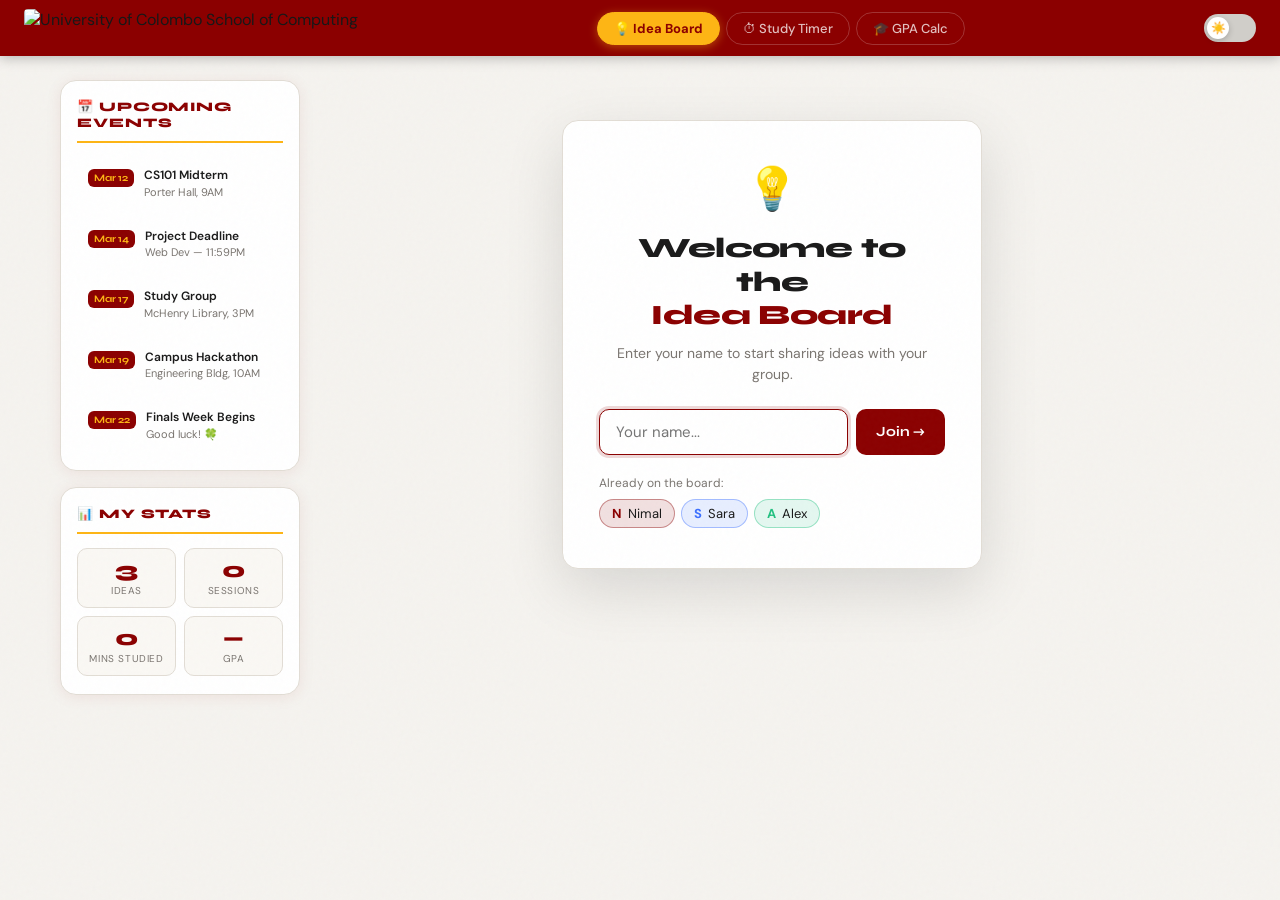
==== commit 2d300590: "new updated file" ====
--- a/index.html
+++ b/index.html
@@ -14,13 +14,8 @@
     <!-- ── Navbar ── -->
     <nav class="navbar">
         <div class="navbar-brand">
-            <!-- UCSC Logo placeholder -->
             <div class="ucsc-logo">
-                <div class="logo-img-placeholder">🐌</div>
-                <div class="brand-text">
-                    <span class="brand-ucsc">UCSC</span>
-                    <span class="brand-hub">Hub</span>
-                </div>
+                <img src="C:\Users\ACER\OneDrive\Desktop\New folder\ucsc-logo.png" alt="University of Colombo School of Computing" class="ucsc-logo-img">
             </div>
         </div>
 
@@ -269,4 +264,4 @@
 
     <script src="script.js"></script>
 </body>
-</html>
+</html>
--- a/style.css
+++ b/style.css
@@ -91,31 +91,24 @@
     text-decoration: none;
 }
 
-.logo-img-placeholder {
-    width: 34px; height: 34px;
-    background: var(--ucsc-gold);
-    border-radius: 8px;
-    display: flex; align-items: center; justify-content: center;
-    font-size: 18px;
-    flex-shrink: 0;
-    box-shadow: 0 2px 6px rgba(0,0,0,0.2);
-}
-
-.brand-text {
-    display: flex; align-items: baseline; gap: 3px;
-    font-family: var(--font-head);
-}
-
-.brand-ucsc {
-    color: #fff;
-    font-size: 17px; font-weight: 800;
-    letter-spacing: 0.02em;
-}
-
-.brand-hub {
-    color: var(--ucsc-gold);
-    font-size: 17px; font-weight: 400;
-}
+.ucsc-logo-img {
+    height: 38px;
+    width: auto;
+    display: block;
+    /* The logo has a dark background — invert gives clean look on dark navbar */
+    filter: brightness(1.1) contrast(1.05);
+    border-radius: 4px;
+}
+
+/* Slightly increase contrast in dark mode */
+[data-theme="dark"] .ucsc-logo-img {
+    filter: brightness(1.2) contrast(1.1);
+}
+
+.logo-img-placeholder,
+.brand-text,
+.brand-ucsc,
+.brand-hub { display: none; }
 
 /* Nav links */
 .navbar-links {
@@ -888,4 +881,4 @@
     .course-name { flex: 100%; }
     .tool-card { padding: 24px 18px; }
     .stats-grid { grid-template-columns: 1fr 1fr; }
-}
+}
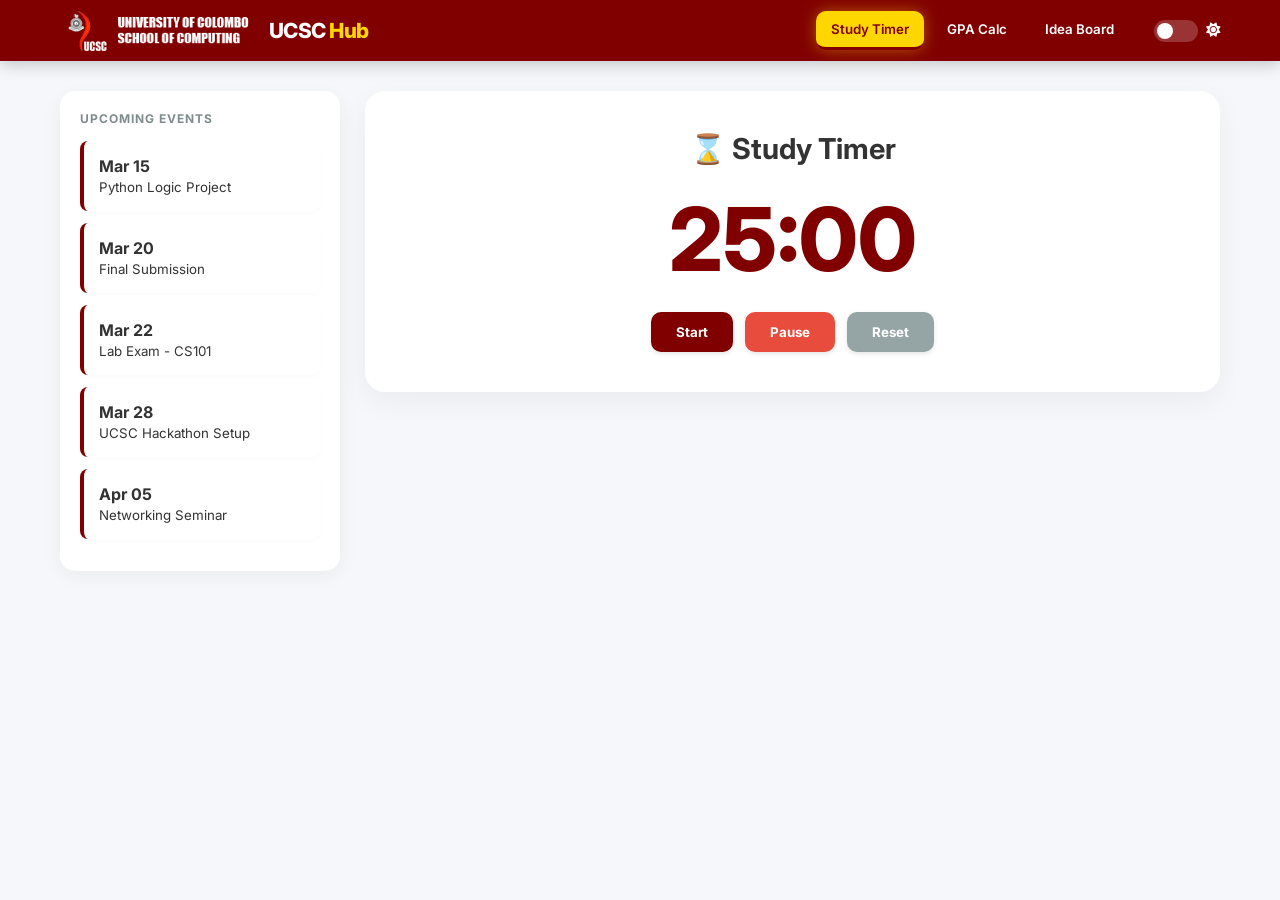
==== commit 5a9556a5: "day4_asanga" ====
--- a/index.html
+++ b/index.html
@@ -1,267 +1,247 @@
 <!DOCTYPE html>
-<html lang="en" data-theme="light">
+<html lang="en">
 <head>
     <meta charset="UTF-8">
     <meta name="viewport" content="width=device-width, initial-scale=1.0">
     <title>UCSC Student Toolkit</title>
-    <link rel="stylesheet" href="style.css">
-    <link href="https://fonts.googleapis.com/css2?family=Syne:wght@400;700;800&family=DM+Sans:ital,opsz,wght@0,9..40,300;0,9..40,400;0,9..40,500;1,9..40,300&display=swap" rel="stylesheet">
+    <link rel="stylesheet" href="https://cdnjs.cloudflare.com/ajax/libs/font-awesome/6.4.0/css/all.min.css">
+    <link href="https://fonts.googleapis.com/css2?family=Inter:wght@400;600;800&display=swap" rel="stylesheet">
+    
+    <style>
+        :root {
+            --primary-maroon: #800000;
+            --accent-gold: #FFD700;
+            --gold-glow: rgba(255, 215, 0, 0.4);
+            --bg-gray: #F5F7FA;
+            --card-white: #FFFFFF;
+            --text-main: #333333;
+            --text-muted: #7f8c8d;
+            --border: #dfe6e9;
+            --nav-hover: rgba(255, 255, 255, 0.1);
+        }
+
+        body.dark-mode {
+            --bg-gray: #121212;
+            --card-white: #1e1e1e;
+            --text-main: #e0e0e0;
+            --text-muted: #b0b0b0;
+            --border: #333333;
+            --gold-glow: rgba(255, 215, 0, 0.15);
+            --nav-hover: rgba(255, 255, 255, 0.05);
+        }
+
+        * { margin: 0; padding: 0; box-sizing: border-box; font-family: 'Inter', sans-serif; transition: all 0.3s cubic-bezier(0.25, 0.8, 0.25, 1); }
+        
+        body { background-color: var(--bg-gray); color: var(--text-main); opacity: 0; animation: fadeInPage 0.8s ease forwards; }
+        @keyframes fadeInPage { to { opacity: 1; } }
+
+        /* --- NAVIGATION --- */
+        .top-nav {
+            background-color: var(--primary-maroon);
+            color: white;
+            padding: 8px 0;
+            position: sticky; top: 0; z-index: 1000;
+            box-shadow: 0 4px 15px rgba(0,0,0,0.2);
+        }
+
+        .nav-container {
+            max-width: 1200px; margin: 0 auto;
+            display: flex; justify-content: space-between; align-items: center; padding: 0 20px;
+        }
+
+        .brand-box { display: flex; align-items: center; gap: 12px; }
+        .ucsc-logo { height: 45px; width: auto; object-fit: contain; }
+        .brand-text { font-weight: 800; font-size: 1.3rem; letter-spacing: -0.5px; }
+        .brand-text span { color: var(--accent-gold); }
+
+        .nav-right { display: flex; align-items: center; gap: 15px; } /* Fixed Alignment */
+        .nav-buttons { display: flex; gap: 8px; }
+
+        .nav-btn {
+            background: transparent; border: none; color: white;
+            padding: 10px 15px; border-radius: 10px; font-weight: 600; cursor: pointer;
+            border-bottom: 3px solid transparent;
+        }
+
+        .nav-btn:hover { background: var(--nav-hover); transform: translateY(-2px); border-bottom: 3px solid var(--accent-gold); }
+        .nav-btn.active { background: var(--accent-gold); color: var(--primary-maroon); box-shadow: 0 0 15px var(--gold-glow); border-bottom: 3px solid var(--primary-maroon); }
+
+        /* --- LAYOUT --- */
+        .main-layout {
+            display: grid; grid-template-columns: 280px 1fr;
+            max-width: 1200px; margin: 30px auto; gap: 25px; padding: 0 20px;
+        }
+
+        .sidebar { background: var(--card-white); padding: 20px; border-radius: 15px; box-shadow: 0 5px 20px rgba(0,0,0,0.05); height: fit-content; }
+        
+        .hover-card {
+            padding: 15px; margin-bottom: 12px; background: var(--card-white);
+            border-left: 4px solid var(--primary-maroon); border-radius: 8px; cursor: pointer;
+            box-shadow: 0 2px 5px rgba(0,0,0,0.02);
+        }
+
+        .hover-card:hover { transform: scale(1.04); box-shadow: 0 0 18px var(--gold-glow); border-left-color: var(--accent-gold); }
+
+        .card-container { background: var(--card-white); border-radius: 20px; padding: 40px; box-shadow: 0 10px 30px rgba(0,0,0,0.05); text-align: center; }
+        .tool-section { display: none; }
+        .tool-section.active { display: block; animation: slideUp 0.4s ease; }
+        @keyframes slideUp { from { opacity: 0; transform: translateY(10px); } to { opacity: 1; transform: translateY(0); } }
+
+        .big-display { font-size: 5.5rem; font-weight: 800; color: var(--primary-maroon); margin: 20px 0; }
+        body.dark-mode .big-display { color: var(--accent-gold); }
+
+        /* --- INTERACTIVE BUTTONS --- */
+        .btn-action { 
+            padding: 12px 25px; border: none; border-radius: 10px; 
+            font-weight: 700; cursor: pointer; color: white;
+            box-shadow: 0 2px 5px rgba(0,0,0,0.1);
+        }
+
+        .btn-action:hover { transform: scale(1.08); box-shadow: 0 5px 15px var(--gold-glow); }
+        .btn-maroon { background: var(--primary-maroon); }
+        .btn-green { background: #27ae60; }
+        .btn-red { background: #e74c3c; }
+        .btn-gray { background: #95a5a6; }
+
+        input { padding: 12px; border: 1px solid var(--border); border-radius: 10px; background: var(--card-white); color: var(--text-main); }
+
+        /* --- THEME TOGGLE --- */
+        .theme-switch { position: relative; display: inline-block; width: 44px; height: 22px; margin-left: 10px; }
+        .theme-switch input { opacity: 0; width: 0; height: 0; }
+        .slider { position: absolute; cursor: pointer; top: 0; left: 0; right: 0; bottom: 0; background: rgba(255,255,255,0.2); border-radius: 34px; }
+        .slider:before { position: absolute; content: ""; height: 16px; width: 16px; left: 3px; bottom: 3px; background: white; border-radius: 50%; }
+        input:checked + .slider { background: var(--accent-gold); }
+        input:checked + .slider:before { transform: translateX(22px); background: var(--primary-maroon); }
+    </style>
 </head>
 <body>
 
-    <div class="noise-overlay"></div>
-
-    <!-- ── Navbar ── -->
-    <nav class="navbar">
-        <div class="navbar-brand">
-            <div class="ucsc-logo">
-                <img src="C:\Users\ACER\OneDrive\Desktop\New folder\ucsc-logo.png" alt="University of Colombo School of Computing" class="ucsc-logo-img">
+    <nav class="top-nav">
+        <div class="nav-container">
+            <div class="brand-box">
+                <img src="ucsc-logo.png" alt="UCSC Logo" class="ucsc-logo">
+                <div class="brand-text">UCSC <span>Hub</span></div>
+            </div>
+            <div class="nav-right">
+                <div class="nav-buttons">
+                    <button class="nav-btn active" onclick="showSection('timer', this)">Study Timer</button>
+                    <button class="nav-btn" onclick="showSection('gpa', this)">GPA Calc</button>
+                    <button class="nav-btn" onclick="showSection('board', this)">Idea Board</button>
+                </div>
+                <div style="display: flex; align-items: center; gap: 8px;">
+                    <label class="theme-switch">
+                        <input type="checkbox" id="darkModeToggle">
+                        <span class="slider"></span>
+                    </label>
+                    <i id="themeIcon" class="fa-solid fa-sun" style="color: white; font-size: 0.9rem;"></i>
+                </div>
             </div>
         </div>
-
-        <div class="navbar-links">
-            <button class="nav-btn active" data-page="idea-board">💡 Idea Board</button>
-            <button class="nav-btn" data-page="study-timer">⏱ Study Timer</button>
-            <button class="nav-btn" data-page="gpa-calc">🎓 GPA Calc</button>
-        </div>
-
-        <div class="navbar-right">
-            <button class="theme-toggle" id="theme-toggle-nav" aria-label="Toggle dark mode">
-                <span class="toggle-track">
-                    <span class="toggle-thumb">
-                        <span class="toggle-icon sun">☀️</span>
-                        <span class="toggle-icon moon">🌙</span>
-                    </span>
-                </span>
-            </button>
-        </div>
     </nav>
 
-    <!-- ── Main Layout ── -->
-    <div class="app-layout">
-
-        <!-- ── Sidebar ── -->
+    <div class="main-layout">
         <aside class="sidebar">
-            <div class="sidebar-section">
-                <h3 class="sidebar-title">📅 Upcoming Events</h3>
-                <ul class="event-list">
-                    <li class="event-item">
-                        <div class="event-date">Mar 12</div>
-                        <div class="event-info">
-                            <div class="event-name">CS101 Midterm</div>
-                            <div class="event-sub">Porter Hall, 9AM</div>
+            <h4 style="font-size: 0.75rem; color: var(--text-muted); margin-bottom: 15px; letter-spacing: 1px; text-transform: uppercase;">Upcoming Events</h4>
+            <div class="hover-card"><strong>Mar 15</strong><br><small>Python Logic Project</small></div>
+            <div class="hover-card"><strong>Mar 20</strong><br><small>Final Submission</small></div>
+            <div class="hover-card"><strong>Mar 22</strong><br><small>Lab Exam - CS101</small></div>
+            <div class="hover-card"><strong>Mar 28</strong><br><small>UCSC Hackathon Setup</small></div>
+            <div class="hover-card"><strong>Apr 05</strong><br><small>Networking Seminar</small></div>
+        </aside>
+
+        <main>
+            <section id="timer" class="tool-section active">
+                <div class="card-container">
+                    <h2 style="font-size: 1.8rem;">⌛ Study Timer</h2>
+                    <div class="big-display" id="timerDisplay">25:00</div>
+                    <div style="display:flex; justify-content:center; gap:12px;">
+                        <button class="btn-action btn-maroon" id="startBtn" onclick="startTimer()">Start</button>
+                        <button class="btn-action btn-red" onclick="pauseTimer()">Pause</button>
+                        <button class="btn-action btn-gray" onclick="resetTimer()">Reset</button>
+                    </div>
+                </div>
+            </section>
+
+            <section id="gpa" class="tool-section">
+                <div class="card-container">
+                    <h2 style="margin-bottom:20px;">🎓 GPA Calculator</h2>
+                    <div id="gpaRows">
+                        <div style="display:flex; gap:10px; margin-bottom:15px;">
+                            <input type="text" placeholder="Subject" style="flex:1;">
+                            <input type="number" class="grade-input" placeholder="Grade" step="0.1" style="width:80px;">
+                            <input type="number" class="credit-input" placeholder="Credits" style="width:80px;">
                         </div>
-                    </li>
-                    <li class="event-item">
-                        <div class="event-date">Mar 14</div>
-                        <div class="event-info">
-                            <div class="event-name">Project Deadline</div>
-                            <div class="event-sub">Web Dev — 11:59PM</div>
-                        </div>
-                    </li>
-                    <li class="event-item">
-                        <div class="event-date">Mar 17</div>
-                        <div class="event-info">
-                            <div class="event-name">Study Group</div>
-                            <div class="event-sub">McHenry Library, 3PM</div>
-                        </div>
-                    </li>
-                    <li class="event-item">
-                        <div class="event-date">Mar 19</div>
-                        <div class="event-info">
-                            <div class="event-name">Campus Hackathon</div>
-                            <div class="event-sub">Engineering Bldg, 10AM</div>
-                        </div>
-                    </li>
-                    <li class="event-item">
-                        <div class="event-date">Mar 22</div>
-                        <div class="event-info">
-                            <div class="event-name">Finals Week Begins</div>
-                            <div class="event-sub">Good luck! 🍀</div>
-                        </div>
-                    </li>
-                </ul>
-            </div>
-
-            <div class="sidebar-section">
-                <h3 class="sidebar-title">📊 My Stats</h3>
-                <div class="stats-grid">
-                    <div class="stat-card">
-                        <div class="stat-num" id="stat-ideas">3</div>
-                        <div class="stat-label">Ideas</div>
-                    </div>
-                    <div class="stat-card">
-                        <div class="stat-num" id="stat-sessions">0</div>
-                        <div class="stat-label">Sessions</div>
-                    </div>
-                    <div class="stat-card">
-                        <div class="stat-num" id="stat-minutes">0</div>
-                        <div class="stat-label">Mins Studied</div>
-                    </div>
-                    <div class="stat-card">
-                        <div class="stat-num" id="stat-gpa">—</div>
-                        <div class="stat-label">GPA</div>
-                    </div>
-                </div>
-            </div>
-        </aside>
-
-        <!-- ── Pages ── -->
-        <main class="main-content">
-
-            <!-- ── Idea Board Page ── -->
-            <section id="page-idea-board" class="page active">
-
-                <!-- Name Entry Screen -->
-                <div id="name-screen" class="name-screen">
-                    <div class="name-card">
-                        <div class="name-card-icon">💡</div>
-                        <h2>Welcome to the<br><span>Idea Board</span></h2>
-                        <p class="name-card-sub">Enter your name to start sharing ideas with your group.</p>
-                        <div class="name-input-row">
-                            <input type="text" id="name-input" placeholder="Your name..." maxlength="30" autocomplete="off" autofocus>
-                            <button id="join-btn">Join →</button>
-                        </div>
-                        <div id="name-error" class="name-error hidden">Please enter a name to continue.</div>
-                        <div id="existing-members" class="existing-members hidden">
-                            <p class="members-label">Already on the board:</p>
-                            <div id="members-chips" class="members-chips"></div>
-                        </div>
-                    </div>
-                </div>
-
-                <!-- Board -->
-                <div id="board-screen" class="idea-board hidden">
-                    <div class="board-header">
-                        <div class="header-left">
-                            <div class="live-pill"><span class="live-dot"></span>live</div>
-                            <h2 class="section-title">Project Idea Board</h2>
-                        </div>
-                        <div class="header-right">
-                            <div class="idea-count-display">
-                                <span id="idea-count">0</span>
-                                <span class="count-label">ideas</span>
-                            </div>
-                        </div>
-                    </div>
-
-                    <div class="input-area">
-                        <div class="people-row">
-                            <span class="people-label">Posting as</span>
-                            <div class="active-user-chip" id="active-user-chip">
-                                <span class="active-user-avatar" id="active-user-avatar">?</span>
-                                <span class="active-user-name" id="active-user-name">You</span>
-                            </div>
-                            <div class="user-avatars" id="user-avatars"></div>
-                            <button class="add-member-btn" id="add-member-btn" title="Add another person">+ Add member</button>
-                        </div>
-                        <div class="input-row">
-                            <input type="text" id="idea-text" placeholder="What's your big idea?" maxlength="120" autocomplete="off">
-                            <button id="add-btn" aria-label="Add idea">
-                                <svg width="18" height="18" viewBox="0 0 18 18" fill="none"><line x1="9" y1="2" x2="9" y2="16" stroke="currentColor" stroke-width="2.5" stroke-linecap="round"/><line x1="2" y1="9" x2="16" y2="9" stroke="currentColor" stroke-width="2.5" stroke-linecap="round"/></svg>
-                                Add Idea
-                            </button>
-                        </div>
-                        <div class="input-footer">
-                            <span id="char-count" class="char-count">0 / 120</span>
-                            <div class="filter-tabs" id="filter-tabs">
-                                <button class="filter-btn active" data-filter="all">All</button>
-                            </div>
-                        </div>
-                    </div>
-
-                    <div class="sort-bar">
-                        <span class="sort-label">Sort:</span>
-                        <button class="sort-btn active" data-sort="newest">Newest</button>
-                        <button class="sort-btn" data-sort="oldest">Oldest</button>
-                        <button class="sort-btn" data-sort="top">Top Voted</button>
-                    </div>
-
-                    <ul id="idea-list"></ul>
-                    <div id="empty-state" class="empty-state hidden">
-                        <div class="empty-icon">💡</div>
-                        <p>No ideas yet. Share the first one!</p>
-                    </div>
+                    </div>
+                    <div style="display:flex; justify-content:center; gap:15px;">
+                        <button class="btn-action btn-green" onclick="addGpaRow()">+ Add Row</button>
+                        <button class="btn-action btn-maroon" onclick="calculateGPA()">Calculate</button>
+                    </div>
+                    <div class="big-display" id="gpaResult" style="font-size:3.5rem;">0.00</div>
                 </div>
             </section>
 
-            <!-- ── Study Timer Page ── -->
-            <section id="page-study-timer" class="page hidden">
-                <div class="tool-card fade-in-section">
-                    <div class="tool-card-icon">⏱</div>
-                    <h2 class="section-title">Pomodoro Study Timer</h2>
-                    <p class="tool-subtitle">Stay focused with 25-minute work sessions.</p>
-
-                    <div class="timer-display" id="timer-display">25:00</div>
-                    <div class="timer-session-label" id="timer-session-label">Ready to focus?</div>
-
-                    <div class="timer-controls">
-                        <button class="timer-btn btn-start" id="timer-start">▶ Start</button>
-                        <button class="timer-btn btn-pause" id="timer-pause" disabled>⏸ Pause</button>
-                        <button class="timer-btn btn-reset" id="timer-reset">↺ Reset</button>
-                    </div>
-
-                    <div class="timer-progress-wrap">
-                        <div class="timer-progress-bar" id="timer-progress"></div>
-                    </div>
-
-                    <div class="session-counter">
-                        <span>Sessions completed:</span>
-                        <strong id="session-count">0</strong>
+            <section id="board" class="tool-section">
+                <div class="card-container">
+                    <h2 style="margin-bottom:20px;">💡 Project Idea Board</h2>
+                    <div style="display:flex; gap:10px; margin-bottom:15px;">
+                        <input type="text" id="boardUser" placeholder="Your Name" style="width:150px;">
+                        <input type="text" id="boardIdea" placeholder="Enter a new project idea..." style="flex:1;">
+                        <button class="btn-action btn-maroon" onclick="addIdea()">Add Idea</button>
+                    </div>
+                    <div id="ideaContainer" style="text-align: left;">
+                        <div class="hover-card"><strong>AI-Powered Resume Parser for Students</strong><br><small style="color:var(--text-muted); font-size: 0.7rem;">BY ADMIN</small></div>
+                        <div class="hover-card"><strong>Campus Food Delivery Web App</strong><br><small style="color:var(--text-muted); font-size: 0.7rem;">BY ADMIN</small></div>
+                        <div class="hover-card"><strong>Peer-to-Peer Textbook Exchange</strong><br><small style="color:var(--text-muted); font-size: 0.7rem;">BY ADMIN</small></div>
+                        <div class="hover-card"><strong>IoT Based Smart Attendance</strong><br><small style="color:var(--text-muted); font-size: 0.7rem;">BY KAVINDU</small></div>
+                        <div class="hover-card"><strong>Student Budget Tracker (LKR)</strong><br><small style="color:var(--text-muted); font-size: 0.7rem;">BY AMANTHA</small></div>
                     </div>
                 </div>
             </section>
-
-            <!-- ── GPA Calculator Page ── -->
-            <section id="page-gpa-calc" class="page hidden">
-                <div class="tool-card fade-in-section">
-                    <div class="tool-card-icon">🎓</div>
-                    <h2 class="section-title">GPA Calculator</h2>
-                    <p class="tool-subtitle">Enter your courses to calculate your overall GPA.</p>
-
-                    <div id="gpa-courses">
-                        <div class="gpa-row" data-row="1">
-                            <input class="gpa-input course-name" type="text" placeholder="Course name (optional)">
-                            <input class="gpa-input course-grade" type="text" placeholder="Grade (A, B+, C…)">
-                            <input class="gpa-input course-credits" type="number" placeholder="Credits" min="1" max="6">
-                            <button class="gpa-remove-btn" title="Remove">✕</button>
-                        </div>
-                    </div>
-
-                    <div class="gpa-actions">
-                        <button class="gpa-add-row" id="gpa-add-row">+ Add Course</button>
-                        <button class="gpa-calculate" id="gpa-calculate">Calculate GPA</button>
-                    </div>
-
-                    <div id="gpa-result" class="gpa-result hidden">
-                        <div class="gpa-number" id="gpa-number">0.00</div>
-                        <div class="gpa-label-text" id="gpa-label-text">Your GPA</div>
-                        <div class="gpa-breakdown" id="gpa-breakdown"></div>
-                    </div>
-
-                    <div id="gpa-error" class="name-error hidden">Please enter at least one valid course with grade and credits.</div>
-                </div>
-            </section>
-
         </main>
     </div>
 
-    <!-- Add Member Modal -->
-    <div id="member-modal" class="modal-overlay hidden">
-        <div class="modal">
-            <h3>Add a member</h3>
-            <p>Enter the name of someone joining the board.</p>
-            <div class="modal-input-row">
-                <input type="text" id="modal-name-input" placeholder="Their name..." maxlength="30" autocomplete="off">
-                <button id="modal-add-btn">Add</button>
-            </div>
-            <div id="modal-error" class="name-error hidden">Please enter a name.</div>
-            <button class="modal-close" id="modal-close">✕</button>
-        </div>
-    </div>
-
-    <div id="toast" class="toast" role="status" aria-live="polite"></div>
-
-    <script src="script.js"></script>
+    <audio id="alarmSound" src="https://actions.google.com/sounds/v1/alarms/beep_short.ogg"></audio>
+
+    <script>
+        document.getElementById('darkModeToggle').addEventListener('change', (e) => {
+            document.body.classList.toggle('dark-mode');
+            document.getElementById('themeIcon').className = e.target.checked ? 'fa-solid fa-moon' : 'fa-solid fa-sun';
+        });
+
+        function showSection(id, btn) {
+            document.querySelectorAll('.tool-section').forEach(s => s.classList.remove('active'));
+            document.querySelectorAll('.nav-btn').forEach(b => b.classList.remove('active'));
+            document.getElementById(id).classList.add('active');
+            btn.classList.add('active');
+        }
+
+        let timeLeft = 1500; let timerInt = null;
+        function startTimer() { if(!timerInt) timerInt = setInterval(() => { if(timeLeft <= 0) { clearInterval(timerInt); document.getElementById('alarmSound').play(); alert("Time up!"); resetTimer(); } else { timeLeft--; updateTimerUI(); } }, 1000); }
+        function pauseTimer() { clearInterval(timerInt); timerInt = null; }
+        function resetTimer() { pauseTimer(); timeLeft = 1500; updateTimerUI(); }
+        function updateTimerUI() { const m = Math.floor(timeLeft/60); const s = timeLeft%60; document.getElementById('timerDisplay').innerText = `${m}:${s<10?'0':''}${s}`; }
+
+        function addGpaRow() {
+            const row = document.createElement('div'); row.style = "display:flex; gap:10px; margin-bottom:15px;";
+            row.innerHTML = `<input type="text" placeholder="Subject" style="flex:1; padding:12px; border:1px solid var(--border); border-radius:10px;"> <input type="number" class="grade-input" placeholder="Grade" step="0.1" style="width:80px; padding:12px; border:1px solid var(--border); border-radius:10px;"> <input type="number" class="credit-input" placeholder="Credits" style="width:80px; padding:12px; border:1px solid var(--border); border-radius:10px;">`;
+            document.getElementById('gpaRows').appendChild(row);
+        }
+        function calculateGPA() {
+            const grades = document.querySelectorAll('.grade-input'), credits = document.querySelectorAll('.credit-input');
+            let totalPts = 0, totalCr = 0;
+            grades.forEach((g, i) => { const gv = parseFloat(g.value), cv = parseFloat(credits[i].value); if(!isNaN(gv) && !isNaN(cv)) { totalPts += (gv * cv); totalCr += cv; } });
+            document.getElementById('gpaResult').innerText = totalCr > 0 ? (totalPts/totalCr).toFixed(2) : "0.00";
+        }
+
+        function addIdea() {
+            const user = document.getElementById('boardUser').value || "ANONYMOUS";
+            const idea = document.getElementById('boardIdea').value;
+            if(!idea) return;
+            const card = document.createElement('div'); card.className = 'hover-card';
+            card.innerHTML = `<strong>${idea}</strong><br><small style="color:var(--text-muted); font-size: 0.7rem;">BY ${user.toUpperCase()}</small>`;
+            document.getElementById('ideaContainer').prepend(card);
+            document.getElementById('boardIdea').value = '';
+        }
+    </script>
 </body>
 </html>
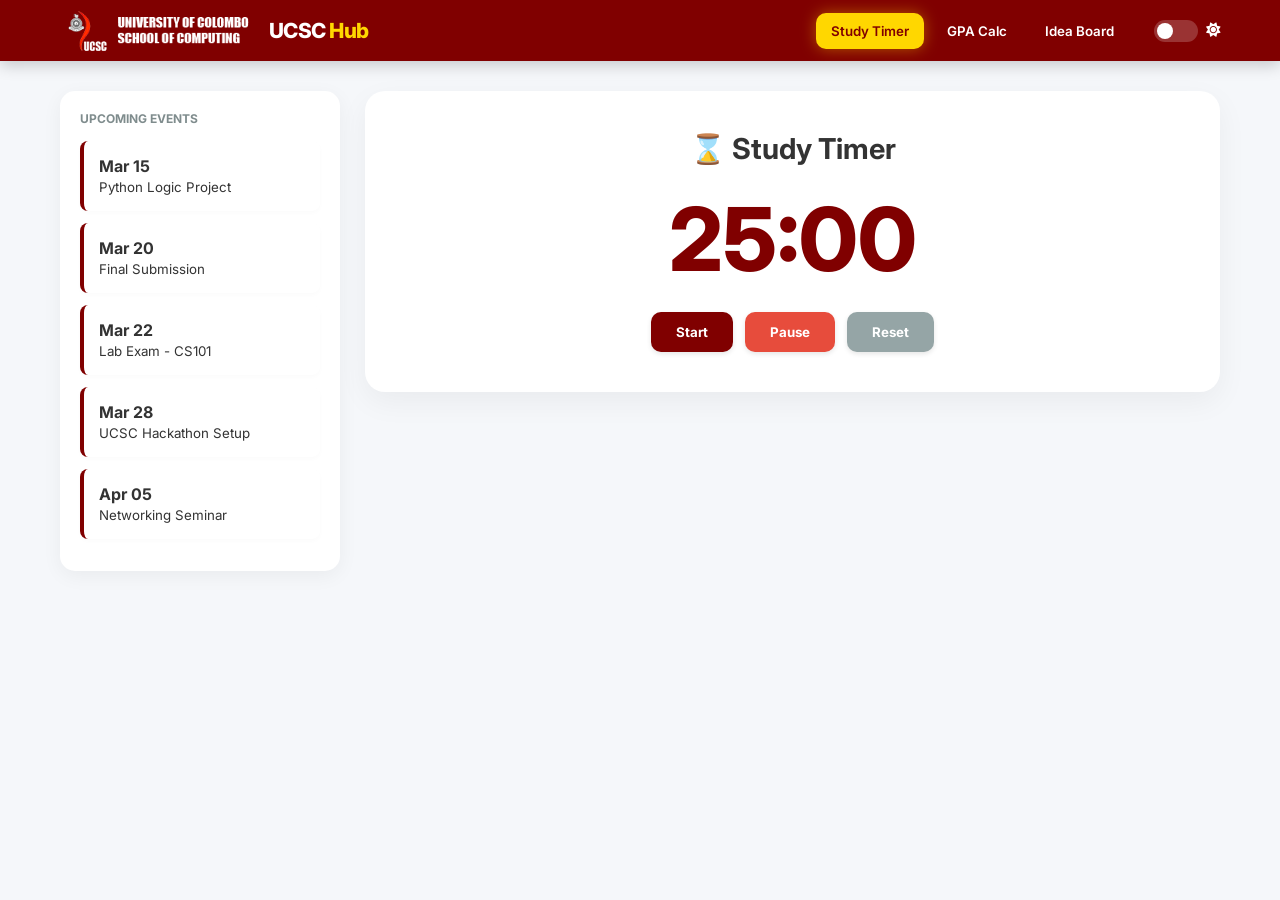
==== commit 4c6fbdaf: "day5 commit" ====
--- a/index.html
+++ b/index.html
@@ -32,8 +32,7 @@
 
         * { margin: 0; padding: 0; box-sizing: border-box; font-family: 'Inter', sans-serif; transition: all 0.3s cubic-bezier(0.25, 0.8, 0.25, 1); }
         
-        body { background-color: var(--bg-gray); color: var(--text-main); opacity: 0; animation: fadeInPage 0.8s ease forwards; }
-        @keyframes fadeInPage { to { opacity: 1; } }
+        body { background-color: var(--bg-gray); color: var(--text-main); min-height: 100vh; }
 
         /* --- NAVIGATION --- */
         .top-nav {
@@ -54,22 +53,26 @@
         .brand-text { font-weight: 800; font-size: 1.3rem; letter-spacing: -0.5px; }
         .brand-text span { color: var(--accent-gold); }
 
-        .nav-right { display: flex; align-items: center; gap: 15px; } /* Fixed Alignment */
+        .nav-right { display: flex; align-items: center; gap: 15px; }
         .nav-buttons { display: flex; gap: 8px; }
 
         .nav-btn {
             background: transparent; border: none; color: white;
             padding: 10px 15px; border-radius: 10px; font-weight: 600; cursor: pointer;
-            border-bottom: 3px solid transparent;
         }
 
         .nav-btn:hover { background: var(--nav-hover); transform: translateY(-2px); border-bottom: 3px solid var(--accent-gold); }
-        .nav-btn.active { background: var(--accent-gold); color: var(--primary-maroon); box-shadow: 0 0 15px var(--gold-glow); border-bottom: 3px solid var(--primary-maroon); }
+        .nav-btn.active { background: var(--accent-gold); color: var(--primary-maroon); box-shadow: 0 0 15px var(--gold-glow); }
 
         /* --- LAYOUT --- */
         .main-layout {
             display: grid; grid-template-columns: 280px 1fr;
             max-width: 1200px; margin: 30px auto; gap: 25px; padding: 0 20px;
+        }
+
+        @media (max-width: 900px) {
+            .main-layout { grid-template-columns: 1fr; }
+            .nav-container { flex-direction: column; padding: 15px; }
         }
 
         .sidebar { background: var(--card-white); padding: 20px; border-radius: 15px; box-shadow: 0 5px 20px rgba(0,0,0,0.05); height: fit-content; }
@@ -78,9 +81,18 @@
             padding: 15px; margin-bottom: 12px; background: var(--card-white);
             border-left: 4px solid var(--primary-maroon); border-radius: 8px; cursor: pointer;
             box-shadow: 0 2px 5px rgba(0,0,0,0.02);
+            word-wrap: break-word;
+            display: flex; justify-content: space-between; align-items: flex-start;
         }
 
         .hover-card:hover { transform: scale(1.04); box-shadow: 0 0 18px var(--gold-glow); border-left-color: var(--accent-gold); }
+
+        .btn-delete {
+            background: none; border: none; color: var(--text-muted);
+            cursor: pointer; padding: 5px; transition: all 0.3s ease;
+        }
+
+        .btn-delete:hover { color: #e74c3c; transform: scale(1.3); filter: drop-shadow(0 0 5px var(--gold-glow)); }
 
         .card-container { background: var(--card-white); border-radius: 20px; padding: 40px; box-shadow: 0 10px 30px rgba(0,0,0,0.05); text-align: center; }
         .tool-section { display: none; }
@@ -90,7 +102,6 @@
         .big-display { font-size: 5.5rem; font-weight: 800; color: var(--primary-maroon); margin: 20px 0; }
         body.dark-mode .big-display { color: var(--accent-gold); }
 
-        /* --- INTERACTIVE BUTTONS --- */
         .btn-action { 
             padding: 12px 25px; border: none; border-radius: 10px; 
             font-weight: 700; cursor: pointer; color: white;
@@ -101,11 +112,9 @@
         .btn-maroon { background: var(--primary-maroon); }
         .btn-green { background: #27ae60; }
         .btn-red { background: #e74c3c; }
-        .btn-gray { background: #95a5a6; }
 
         input { padding: 12px; border: 1px solid var(--border); border-radius: 10px; background: var(--card-white); color: var(--text-main); }
 
-        /* --- THEME TOGGLE --- */
         .theme-switch { position: relative; display: inline-block; width: 44px; height: 22px; margin-left: 10px; }
         .theme-switch input { opacity: 0; width: 0; height: 0; }
         .slider { position: absolute; cursor: pointer; top: 0; left: 0; right: 0; bottom: 0; background: rgba(255,255,255,0.2); border-radius: 34px; }
@@ -129,10 +138,7 @@
                     <button class="nav-btn" onclick="showSection('board', this)">Idea Board</button>
                 </div>
                 <div style="display: flex; align-items: center; gap: 8px;">
-                    <label class="theme-switch">
-                        <input type="checkbox" id="darkModeToggle">
-                        <span class="slider"></span>
-                    </label>
+                    <label class="theme-switch"><input type="checkbox" id="darkModeToggle"><span class="slider"></span></label>
                     <i id="themeIcon" class="fa-solid fa-sun" style="color: white; font-size: 0.9rem;"></i>
                 </div>
             </div>
@@ -141,12 +147,12 @@
 
     <div class="main-layout">
         <aside class="sidebar">
-            <h4 style="font-size: 0.75rem; color: var(--text-muted); margin-bottom: 15px; letter-spacing: 1px; text-transform: uppercase;">Upcoming Events</h4>
-            <div class="hover-card"><strong>Mar 15</strong><br><small>Python Logic Project</small></div>
-            <div class="hover-card"><strong>Mar 20</strong><br><small>Final Submission</small></div>
-            <div class="hover-card"><strong>Mar 22</strong><br><small>Lab Exam - CS101</small></div>
-            <div class="hover-card"><strong>Mar 28</strong><br><small>UCSC Hackathon Setup</small></div>
-            <div class="hover-card"><strong>Apr 05</strong><br><small>Networking Seminar</small></div>
+            <h4 style="font-size: 0.75rem; color: var(--text-muted); margin-bottom: 15px; text-transform: uppercase;">Upcoming Events</h4>
+            <div class="hover-card"><div><strong>Mar 15</strong><br><small>Python Logic Project</small></div></div>
+            <div class="hover-card"><div><strong>Mar 20</strong><br><small>Final Submission</small></div></div>
+            <div class="hover-card"><div><strong>Mar 22</strong><br><small>Lab Exam - CS101</small></div></div>
+            <div class="hover-card"><div><strong>Mar 28</strong><br><small>UCSC Hackathon Setup</small></div></div>
+            <div class="hover-card"><div><strong>Apr 05</strong><br><small>Networking Seminar</small></div></div>
         </aside>
 
         <main>
@@ -155,9 +161,9 @@
                     <h2 style="font-size: 1.8rem;">⌛ Study Timer</h2>
                     <div class="big-display" id="timerDisplay">25:00</div>
                     <div style="display:flex; justify-content:center; gap:12px;">
-                        <button class="btn-action btn-maroon" id="startBtn" onclick="startTimer()">Start</button>
+                        <button class="btn-action btn-maroon" onclick="startTimer()">Start</button>
                         <button class="btn-action btn-red" onclick="pauseTimer()">Pause</button>
-                        <button class="btn-action btn-gray" onclick="resetTimer()">Reset</button>
+                        <button class="btn-action" style="background:#95a5a6" onclick="resetTimer()">Reset</button>
                     </div>
                 </div>
             </section>
@@ -168,12 +174,12 @@
                     <div id="gpaRows">
                         <div style="display:flex; gap:10px; margin-bottom:15px;">
                             <input type="text" placeholder="Subject" style="flex:1;">
-                            <input type="number" class="grade-input" placeholder="Grade" step="0.1" style="width:80px;">
-                            <input type="number" class="credit-input" placeholder="Credits" style="width:80px;">
+                            <input type="number" class="grade-input" placeholder="G" style="width:80px;">
+                            <input type="number" class="credit-input" placeholder="C" style="width:80px;">
                         </div>
                     </div>
                     <div style="display:flex; justify-content:center; gap:15px;">
-                        <button class="btn-action btn-green" onclick="addGpaRow()">+ Add Row</button>
+                        <button class="btn-action btn-green" onclick="addGpaRow()">+ Row</button>
                         <button class="btn-action btn-maroon" onclick="calculateGPA()">Calculate</button>
                     </div>
                     <div class="big-display" id="gpaResult" style="font-size:3.5rem;">0.00</div>
@@ -185,28 +191,91 @@
                     <h2 style="margin-bottom:20px;">💡 Project Idea Board</h2>
                     <div style="display:flex; gap:10px; margin-bottom:15px;">
                         <input type="text" id="boardUser" placeholder="Your Name" style="width:150px;">
-                        <input type="text" id="boardIdea" placeholder="Enter a new project idea..." style="flex:1;">
+                        <input type="text" id="boardIdea" placeholder="Enter idea..." style="flex:1;">
                         <button class="btn-action btn-maroon" onclick="addIdea()">Add Idea</button>
                     </div>
-                    <div id="ideaContainer" style="text-align: left;">
-                        <div class="hover-card"><strong>AI-Powered Resume Parser for Students</strong><br><small style="color:var(--text-muted); font-size: 0.7rem;">BY ADMIN</small></div>
-                        <div class="hover-card"><strong>Campus Food Delivery Web App</strong><br><small style="color:var(--text-muted); font-size: 0.7rem;">BY ADMIN</small></div>
-                        <div class="hover-card"><strong>Peer-to-Peer Textbook Exchange</strong><br><small style="color:var(--text-muted); font-size: 0.7rem;">BY ADMIN</small></div>
-                        <div class="hover-card"><strong>IoT Based Smart Attendance</strong><br><small style="color:var(--text-muted); font-size: 0.7rem;">BY KAVINDU</small></div>
-                        <div class="hover-card"><strong>Student Budget Tracker (LKR)</strong><br><small style="color:var(--text-muted); font-size: 0.7rem;">BY AMANTHA</small></div>
-                    </div>
+                    <div id="ideaContainer" style="text-align: left;"></div>
                 </div>
             </section>
         </main>
     </div>
 
-    <audio id="alarmSound" src="https://actions.google.com/sounds/v1/alarms/beep_short.ogg"></audio>
-
     <script>
-        document.getElementById('darkModeToggle').addEventListener('change', (e) => {
-            document.body.classList.toggle('dark-mode');
-            document.getElementById('themeIcon').className = e.target.checked ? 'fa-solid fa-moon' : 'fa-solid fa-sun';
-        });
+        // --- SMART DATA LOGIC ---
+        const defaultIdeas = [
+            { user: "ADMIN", text: "AI-Powered Resume Parser for Students" },
+            { user: "ADMIN", text: "Campus Food Delivery Web App" },
+            { user: "ADMIN", text: "Peer-to-Peer Textbook Exchange" },
+            { user: "KAVINDU", text: "IoT Based Smart Attendance" },
+            { user: "AMANTHA", text: "Student Budget Tracker (LKR)" }
+        ];
+
+        let ideas = [];
+        
+        // This function automatically restores defaults if the board is empty
+        function initializeData() {
+            const stored = localStorage.getItem('ucsc_ideas');
+            const parsed = stored ? JSON.parse(stored) : [];
+            
+            if (parsed.length === 0) {
+                ideas = [...defaultIdeas];
+                localStorage.setItem('ucsc_ideas', JSON.stringify(ideas));
+            } else {
+                ideas = parsed;
+            }
+            renderIdeas();
+        }
+
+        window.onload = () => {
+            initializeData();
+            if(localStorage.getItem('theme') === 'dark') {
+                document.body.classList.add('dark-mode');
+                document.getElementById('darkModeToggle').checked = true;
+            }
+        };
+
+        function addIdea() {
+            const user = document.getElementById('boardUser').value.trim() || "Anonymous";
+            let ideaText = document.getElementById('boardIdea').value.trim();
+            if(!ideaText) return;
+            if(ideas.some(i => i.text.toLowerCase() === ideaText.toLowerCase())) { alert("Idea already exists!"); return; }
+
+            ideas.unshift({ user: user, text: ideaText });
+            localStorage.setItem('ucsc_ideas', JSON.stringify(ideas));
+            renderIdeas();
+            document.getElementById('boardIdea').value = '';
+        }
+
+        function deleteIdea(index) {
+            ideas.splice(index, 1);
+            localStorage.setItem('ucsc_ideas', JSON.stringify(ideas));
+            // If the user deletes everything, restore defaults on next reload/refresh
+            renderIdeas();
+        }
+
+        function renderIdeas() {
+            const container = document.getElementById('ideaContainer');
+            container.innerHTML = '';
+            ideas.forEach((item, index) => {
+                const card = document.createElement('div'); card.className = 'hover-card';
+                const contentDiv = document.createElement('div');
+                const strong = document.createElement('strong'); strong.textContent = item.text;
+                const br = document.createElement('br');
+                const small = document.createElement('small');
+                small.textContent = `BY ${item.user.toUpperCase()}`;
+                small.style.color = "var(--text-muted)"; small.style.fontSize = "0.7rem";
+                
+                contentDiv.appendChild(strong); contentDiv.appendChild(br); contentDiv.appendChild(small);
+                
+                const delBtn = document.createElement('button');
+                delBtn.className = 'btn-delete';
+                delBtn.innerHTML = '<i class="fa-solid fa-trash-can"></i>';
+                delBtn.onclick = (e) => { e.stopPropagation(); deleteIdea(index); };
+                
+                card.appendChild(contentDiv); card.appendChild(delBtn);
+                container.appendChild(card);
+            });
+        }
 
         function showSection(id, btn) {
             document.querySelectorAll('.tool-section').forEach(s => s.classList.remove('active'));
@@ -215,15 +284,20 @@
             btn.classList.add('active');
         }
 
+        document.getElementById('darkModeToggle').addEventListener('change', (e) => {
+            document.body.classList.toggle('dark-mode');
+            localStorage.setItem('theme', e.target.checked ? 'dark' : 'light');
+        });
+
         let timeLeft = 1500; let timerInt = null;
-        function startTimer() { if(!timerInt) timerInt = setInterval(() => { if(timeLeft <= 0) { clearInterval(timerInt); document.getElementById('alarmSound').play(); alert("Time up!"); resetTimer(); } else { timeLeft--; updateTimerUI(); } }, 1000); }
+        function updateTimerUI() { const m = Math.floor(timeLeft/60); const s = timeLeft%60; document.getElementById('timerDisplay').innerText = `${m}:${s<10?'0':''}${s}`; }
+        function startTimer() { if(!timerInt) timerInt = setInterval(() => { if(timeLeft <= 0) { clearInterval(timerInt); resetTimer(); } else { timeLeft--; updateTimerUI(); } }, 1000); }
         function pauseTimer() { clearInterval(timerInt); timerInt = null; }
         function resetTimer() { pauseTimer(); timeLeft = 1500; updateTimerUI(); }
-        function updateTimerUI() { const m = Math.floor(timeLeft/60); const s = timeLeft%60; document.getElementById('timerDisplay').innerText = `${m}:${s<10?'0':''}${s}`; }
 
         function addGpaRow() {
             const row = document.createElement('div'); row.style = "display:flex; gap:10px; margin-bottom:15px;";
-            row.innerHTML = `<input type="text" placeholder="Subject" style="flex:1; padding:12px; border:1px solid var(--border); border-radius:10px;"> <input type="number" class="grade-input" placeholder="Grade" step="0.1" style="width:80px; padding:12px; border:1px solid var(--border); border-radius:10px;"> <input type="number" class="credit-input" placeholder="Credits" style="width:80px; padding:12px; border:1px solid var(--border); border-radius:10px;">`;
+            row.innerHTML = `<input type="text" placeholder="Subject" style="flex:1;"> <input type="number" class="grade-input" placeholder="G" style="width:80px;"> <input type="number" class="credit-input" placeholder="C" style="width:80px;">`;
             document.getElementById('gpaRows').appendChild(row);
         }
         function calculateGPA() {
@@ -232,16 +306,6 @@
             grades.forEach((g, i) => { const gv = parseFloat(g.value), cv = parseFloat(credits[i].value); if(!isNaN(gv) && !isNaN(cv)) { totalPts += (gv * cv); totalCr += cv; } });
             document.getElementById('gpaResult').innerText = totalCr > 0 ? (totalPts/totalCr).toFixed(2) : "0.00";
         }
-
-        function addIdea() {
-            const user = document.getElementById('boardUser').value || "ANONYMOUS";
-            const idea = document.getElementById('boardIdea').value;
-            if(!idea) return;
-            const card = document.createElement('div'); card.className = 'hover-card';
-            card.innerHTML = `<strong>${idea}</strong><br><small style="color:var(--text-muted); font-size: 0.7rem;">BY ${user.toUpperCase()}</small>`;
-            document.getElementById('ideaContainer').prepend(card);
-            document.getElementById('boardIdea').value = '';
-        }
     </script>
 </body>
 </html>
